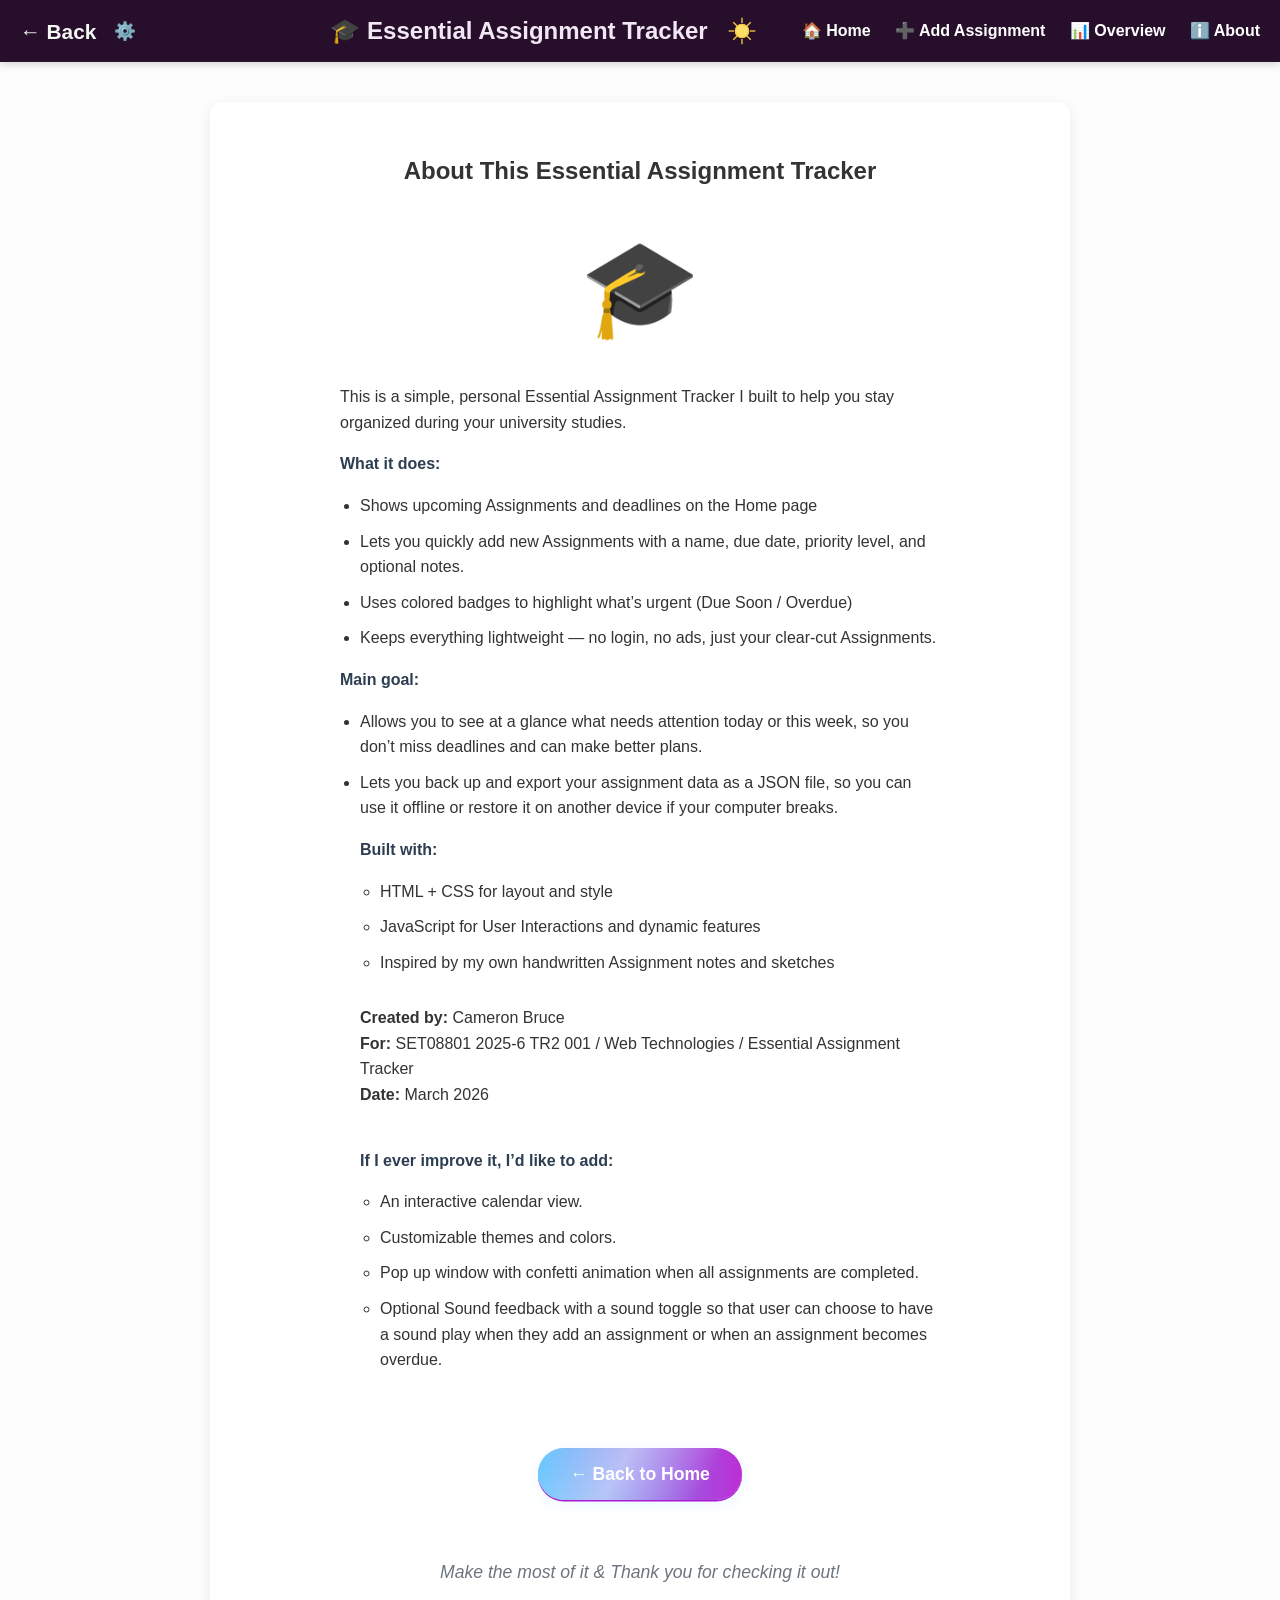
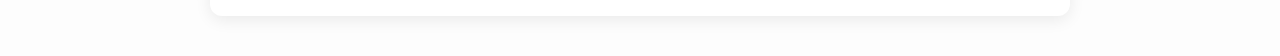
==== About.html @ cc296e28 "chore: snapshot polished transition state" ====
<!DOCTYPE html>
<!--

  - This page is a plain HTML file. You can open it directly in your browser to see the page.

  - CSS can be found inside the <style> block — change colors, spacing, and fonts there.

  - The small gear button (⚙️) in the header is programmed to a JavaScript file at ../js/backup-button.js

    which provides Export/Import (backup/restore).
-->
<html lang="en">
<head>
    <meta charset="UTF-8" />
    <meta name="viewport" content="width=device-width, initial-scale=1.0"/>
    
    <title>Essential Assignment Tracker - About</title>

    <link rel="stylesheet" href="css/about.css">
</head>
<body>

<!--
    This is the top header area of the page.

    It includes the back button, navigation links (Home, Add Assignment, Overview, About), and the sun/moon button for toggling dark mode.
    
    The gear button (⚙️) lets users access backup and restore options for their assignment data.

    This section helps users quickly move between different parts of the app and change the theme.
-->

<div class="header">
    <div style="display: flex; align-items: center; width: 100%; justify-content: space-between;">
        <div class="left-group">
            <a href="dashboard.html" class="back-btn">← Back</a>
            <div class="settings">
                <button id="backupBtn" class="gear-btn" aria-haspopup="true" aria-expanded="false" title="Backup & Restore" aria-label="Backup and restore data">⚙️</button>
                <div id="backupMenu" class="gear-menu" role="menu" aria-hidden="true">
                    <div class="hint">Backup / Restore</div>
                    <label for="importFileInput" id="restoreBtn" style="display:block;cursor:pointer;padding:10px 12px;">Restore (Import)…</label>
                    <button id="exportBtn" type="button" style="display:block;cursor:pointer;padding:10px 12px;width:100%;background:none;border:none;text-align:left;">Backup (Export)</button>
                </div>
            </div>
            <input id="importFileInput" type="file" accept="application/json,.json" style="display:none" />
        </div>
        <div style="display: flex; align-items: center; gap: 18px;">
            <h1 style="margin: 0; font-size: 1.5rem; color: #f2e7f4; display: flex; align-items: center;">🎓 Essential Assignment Tracker
                <button id="darkModeToggle" aria-label="Toggle dark mode" style="background:none;border:none;cursor:pointer;margin-left:12px;vertical-align:middle;outline:none;position:relative;">
                    <span id="darkModeIcon" style="display:inline-block;width:32px;height:32px;vertical-align:middle;">
                        <svg id="sunIcon" xmlns="http://www.w3.org/2000/svg" viewBox="0 0 48 48" width="32" height="32" style="display:block;">
                            <circle cx="24" cy="24" r="10" fill="#ffe066" stroke="#f9c846" stroke-width="2"/>
                            <g stroke="#f9c846" stroke-width="2">
                                <line x1="24" y1="4" x2="24" y2="12"/>
                                <line x1="24" y1="36" x2="24" y2="44"/>
                                <line x1="4" y1="24" x2="12" y2="24"/>
                                <line x1="36" y1="24" x2="44" y2="24"/>
                                <line x1="10.93" y1="10.93" x2="16.97" y2="16.97"/>
                                <line x1="31.03" y1="31.03" x2="37.07" y2="37.07"/>
                                <line x1="10.93" y1="37.07" x2="16.97" y2="31.03"/>
                                <line x1="31.03" y1="16.97" x2="37.07" y2="10.93"/>
                            </g>
                        </svg>
                        <svg id="moonIcon" xmlns="http://www.w3.org/2000/svg" viewBox="0 0 48 48" width="32" height="32" style="display:none;">
                            <path d="M34 24c0 7-5.5 12-12 12-2.5 0-4.8-0.7-6.7-2 6.2-1.1 10.7-6.2 10.7-12.1 0-3.2-1.2-6.1-3.2-8.3C25.2 13.2 34 15.7 34 24z" fill="#b411cf" stroke="#fff" stroke-width="2"/>
                            <circle cx="30" cy="20" r="2" fill="#fff" opacity="0.7"/>
                            <circle cx="26" cy="28" r="1.2" fill="#fff" opacity="0.5"/>
                        </svg>
                    </span>
                    <span style="position:absolute;top:40px;left:0;width:180px;background:#23263a;color:#e0e0e0;font-size:0.92rem;padding:6px 12px;border-radius:8px;box-shadow:0 2px 8px rgba(0,0,0,0.12);display:none;z-index:100;" id="darkModeHint">Toggle dark mode for easier viewing</span>
                </button>
                <script>
                    // Show hint on hover
                    const darkModeToggleBtn = document.getElementById('darkModeToggle');
                    const darkModeHint = document.getElementById('darkModeHint');
                    darkModeToggleBtn.addEventListener('mouseenter',()=>{darkModeHint.style.display='block';});
                    darkModeToggleBtn.addEventListener('mouseleave',()=>{darkModeHint.style.display='none';});
                </script>
            </h1>
            <div class="nav">
                <a href="dashboard.html">🏠 Home</a>
                <a href="add-Assignment.html">➕ Add Assignment</a>
                <a href="overview.html">📊 Overview</a>
                <a href="About.html">ℹ️ About</a>
            </div>
        </div>
    </div>
</div>

<div class="content">
    <h2>About This Essential Assignment Tracker</h2>

    <div class="icon">🎓</div>

    <div class="section">
        <p>
            This is a simple, personal Essential Assignment Tracker
            I built to help you stay organized during your university studies.
        </p>

        <p class="highlight">What it does:</p>
        <ul>
            <li>Shows upcoming Assignments and deadlines on the Home page</li>
            <li>Lets you quickly add new Assignments with a name, due date, priority level, and optional notes.</li>
            <li>Uses colored badges to highlight what’s urgent (Due Soon / Overdue)</li>
            <li>Keeps everything lightweight — no login, no ads, just your clear-cut Assignments.</li>
        </ul>

        <p class="highlight">Main goal:</p>
        <p>
     <ul>
            <li>Allows you to see at a glance what needs attention today or this week, so you don’t miss deadlines and can make better plans.</li>
            <li>Lets you back up and export your assignment data as a JSON file, so you can use it offline or restore it on another device if your computer breaks.</li>
        </p>
        <ul>

            </ul>

        <p class="highlight">Built with:</p>
        <ul>
            <li>HTML + CSS for layout and style</li>
            <li>JavaScript for  User Interactions and dynamic features</li>
            <li>Inspired by my own handwritten Assignment notes and sketches</li>
        </ul>

        <p style="margin-top: 30px;">
            <strong>Created by:</strong> Cameron Bruce <br>

            <strong>For:</strong> SET08801 2025-6 TR2 001 / Web Technologies / Essential Assignment Tracker <br>
            
            <strong>Date:</strong> March 2026
        </p>

        <p class="highlight" style="margin-top: 40px;">If I ever improve it, I’d like to add:</p>
        <ul>
            <li>An interactive calendar view.</li>
            <li>Customizable themes and colors.</li>
            <li>Pop up window with confetti animation when all assignments are completed.</li>       
            <li>Optional Sound feedback with a sound toggle so that user can choose to have a sound play when they add an assignment or when an assignment becomes overdue.</li>
        </ul>
    </div>

        <a href="dashboard.html" class="back-bottom" id="backHomeBtn">← Back to Home</a>
        <style>
        .smoke-effect {
            position: absolute;
            pointer-events: none;
            border-radius: 50%;
            filter: blur(18px);
            opacity: 0.45;
            z-index: 20;
            transition: opacity 0.5s;
            will-change: transform, opacity;
            width: 70px;
            height: 70px;
            background: radial-gradient(circle at 50% 50%, #38b6ff 0%, #b411cf 100%);
            display: none;
        }
        </style>
        <script>
        // Smoke effect for Back to Home button
        (function() {
            const btn = document.getElementById('backHomeBtn');
            if (!btn) return;
            let smoke = null;
            let fadeTimeout = null;
            let stopTimeout = null;
            function showSmoke(x, y) {
                if (!smoke) {
                    smoke = document.createElement('div');
                    smoke.className = 'smoke-effect';
                    btn.appendChild(smoke);
                }
                smoke.style.display = 'block';
                smoke.style.opacity = '0.45';
                const btnRect = btn.getBoundingClientRect();
                // Position relative to button
                smoke.style.left = (x - btnRect.left - 35) + 'px';
                smoke.style.top = (y - btnRect.top - 35) + 'px';
                if (fadeTimeout) clearTimeout(fadeTimeout);
                if (stopTimeout) clearTimeout(stopTimeout);
                // If mouse stops for 120ms, fade out
                stopTimeout = setTimeout(() => {
                    smoke.style.opacity = '0';
                    fadeTimeout = setTimeout(() => { if (smoke) smoke.style.display = 'none'; }, 500);
                }, 120);
            }
            btn.addEventListener('mousemove', function(e) {
                showSmoke(e.clientX, e.clientY);
            });
            btn.addEventListener('mouseleave', function() {
                if (smoke) {
                    smoke.style.opacity = '0';
                    fadeTimeout = setTimeout(() => { if (smoke) smoke.style.display = 'none'; }, 500);
                }
                if (stopTimeout) clearTimeout(stopTimeout);
            });
            btn.addEventListener('mouseenter', function(e) {
                showSmoke(e.clientX, e.clientY);
            });
        })();
        </script>

    <div class="footer-note">
        <span id="exportStatus" style="display:none;color:#007bff;font-weight:bold;"></span>
        Make the most of it & Thank you for checking it out!
    </div>
</div>

</body>
<script>

// Dark mode toggle logic with sun/moon icons

const darkModeToggle = document.getElementById('darkModeToggle');
const sunIcon = document.getElementById('sunIcon');
const moonIcon = document.getElementById('moonIcon');
function setDarkMode(on) {
        // Add smooth transition for background and color
        document.body.style.transition = 'background 3s, color 1s';
    document.documentElement.classList.toggle('dark-mode', on);
    if (on) {
        sunIcon.style.display = 'none';
        moonIcon.style.display = 'block';
    } else {
        sunIcon.style.display = 'block';
        moonIcon.style.display = 'none';
    }
    localStorage.setItem('darkMode', on ? '1' : '0');
}
const prefersDark = window.matchMedia('(prefers-color-scheme: dark)').matches;
const saved = localStorage.getItem('darkMode');
const dark = saved === null ? prefersDark : saved === '1';
setDarkMode(dark);
darkModeToggle.addEventListener('click', () => {
    setDarkMode(!document.documentElement.classList.contains('dark-mode'));
});
</script>
<script src="../js/backup-button.js"></script>
<script src="../js/export-button.js"></script>
</html>
---- css/about.css ----
/* about.css - Styles for the About page */

/* ========== DARK MODE STYLES ========== */

/* Content area background and text in dark mode */

.dark-mode .content {
  background: #161b22 !important;
  color: #e0e0e0 !important;
}

/* Gear menu (backup/restore) in dark mode */
.dark-mode .gear-menu {
  background: #23263a !important;
  color: #e0e0e0 !important;
}

/* Make export/backup text white in dark mode */

.dark-mode #backupMenu .hint,
.dark-mode #backupMenu button,
.dark-mode #backupMenu label {
  color: #fff !important;
}

/* Info section background in dark mode */
.dark-mode .section {
  background: #161b22 !important;
  color: #e0e0e0 !important;
}

/* Highlighted text in dark mode */
.dark-mode .section .highlight {
  color: #b411cf !important;
}

/* Body and header backgrounds in dark mode */
.dark-mode body {
  background: #0d1117 !important;
  color: #e0e0e0 !important;
}
.dark-mode .header {
  background: linear-gradient(90deg, #0d1117 0%, #2d1846 50%, #0d1117 100%);
  color: #fff;
}

/* Card backgrounds in dark mode */
.dark-mode .card {
  background: #161b22 !important;
  color: #e0e0e0 !important;
}

/* Navigation links in dark mode */
.dark-mode .nav a {
  color: #fff;
}
.dark-mode .nav a:hover {
  color: #58a6ff;
}

/* ========== LIGHT MODE & GENERAL STYLES ========== */

/* Main body font and background */
body {
  font-family: Arial, sans-serif;
  background: #fdfdfd;
  margin: 0;
  color: #333;
  line-height: 1.6;
}

/* Header bar at the top of the page */
.header {
  background: #270f2b;
  color: white;
  padding: 12px 20px;
  display: flex;
  flex-direction: row;
  align-items: center;
  box-shadow: 0 3px 7px rgba(0,0,0,0.15);
}

/* Back button (top left) */
.back-btn {
  color: #f3f8f2;
  font-size: 1.3rem;
  font-weight: bold;
  text-decoration: wavy;
  display: flex;
  align-items: center;
  gap: 6px;
}
/* Back button hover effect */
.back-btn:hover { color: #a5d8ff; }

/* Navigation links (top right) */
.nav a {
  color: white;
  margin-left: 20px;
  text-decoration: none;
  font-weight: bold;
}
/* Navigation link hover effect */
.nav a:hover { color: #a5d8ff; }

/* Main content area */
.content {
  max-width: 800px;
  margin: 40px auto;
  padding: 30px;
  background: white;
  border-radius: 12px;
  box-shadow: 0 4px 16px rgba(0,0,0,0.08);
  text-align: center;
}

/* Main heading */
h1 {
  color: #f2e7f4;
  margin: 0 0 25px;
  font-size: 1.5rem;
}

/* Graduation cap icon */
.icon {
  font-size: 6rem;
  margin-bottom: 20px;
}

/* Grouping for back button and gear */
.left-group { display: flex; align-items: center; gap: 8px; }

/* Settings gear button */
.settings { position: relative; display: inline-block; z-index: 60; }
/* Gear (settings) button style */
.gear-btn {
  background: transparent;
  border: none;
  color: #f3f8f2;
  font-size: 1.1rem;
  cursor: pointer;
  padding: 6px 10px;
  white-space: nowrap;
  border-radius: 6px;
}

/* Backup/restore dropdown menu */
.gear-menu {
  position: absolute;
  left: 0;
  top: calc(100% + 8px);
  background: white;
  color: #333;
  border-radius: 8px;
  box-shadow: 0 6px 20px rgba(0,0,0,0.12);
  transform-origin: top left;
  transform: scale(0);
  opacity: 0;
  pointer-events: none;
  transition: transform 140ms ease, opacity 120ms ease;
  z-index: 50;
  width: 180px;
  overflow: hidden;
}
/* Show gear menu when open */
.gear-menu[aria-hidden="false"] {
  transform: scale(1);
  opacity: 1;
  pointer-events: auto;
}
/* Show gear menu on focus */
.settings:focus-within .gear-menu {
  transform: scale(1);
  opacity: 1;
  pointer-events: auto;
}
/* Buttons inside gear menu */
.gear-menu button {
  display: block;
  width: 100%;
  padding: 10px 12px;
  border: none;
  background: transparent;
  text-align: left;
  cursor: pointer;
  font-size: 0.95rem;
}
/* Gear menu button hover */
.gear-menu button:hover { background: #f4f6f8; }
/* Hint text in gear menu */
.gear-menu .hint {
  font-size: 0.8rem;
  color: #666;
  padding: 8px 12px;
}

/* Info section (about text) */
.section { max-width: 600px; margin: 0 auto 35px; text-align: left; }
/* List and highlight styles */
ul { padding-left: 20px; margin: 15px 0; }
ul li { margin: 10px 0; }
.highlight { font-weight: bold; color: #2c3e50; }

/* Footer note at the bottom */
.footer-note {
  margin-top: 50px;
  color: #6c757d;
  font-style: oblique;
  font-size: 1.1rem;
}

/* Back to Home button at the bottom */
.back-bottom {
  display: inline-block;
  margin-top: 40px;
  padding: 12px 32px;
  background: linear-gradient(90deg, #38b6ff 0%, #b411cf 100%);
  color: #fff;
  border-radius: 999px;
  text-decoration: none;
  font-weight: bold;
  font-size: 1.1rem;
  position: relative;
  box-shadow: 0 4px 16px rgba(56,182,255,0.10), 0 1.5px 0 #b411cf;
  overflow: hidden;
  transition: box-shadow 0.3s, transform 0.2s;
}
.back-bottom::before {
  content: '';
  position: absolute;
  left: 0; top: 0; right: 0; bottom: 0;
  border-radius: 999px;
  background: linear-gradient(120deg, rgba(255,255,255,0.22) 0%, rgba(255,255,255,0.55) 40%, rgba(255,255,255,0.12) 80%);
  pointer-events: none;
  z-index: 1;
  transition: opacity 0.3s;
}
.back-bottom:hover {
  background: linear-gradient(90deg, #b411cf 0%, #38b6ff 100%);
  box-shadow: 0 8px 32px rgba(56,182,255,0.18), 0 3px 0 #b411cf;
  transform: translateY(-2px) scale(1.04);
}
.back-bottom:active {
  transform: scale(0.98);
}
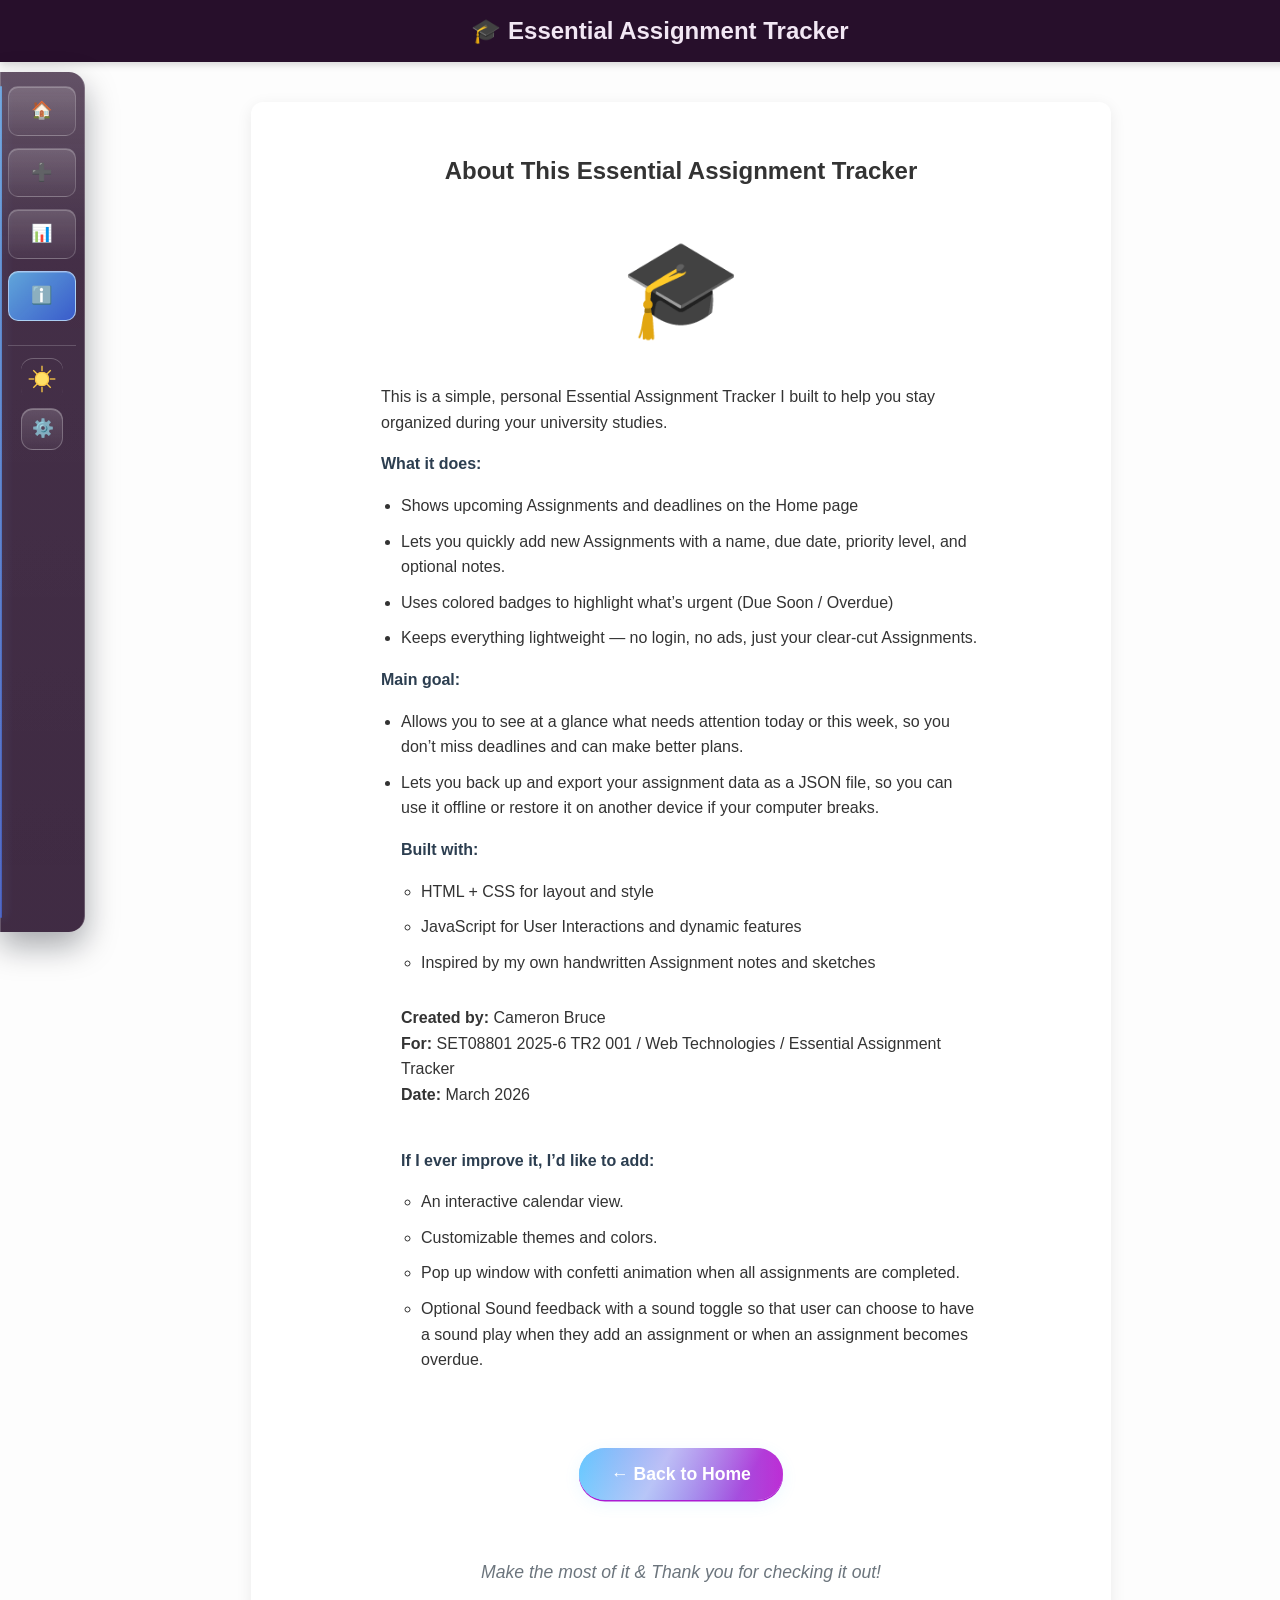
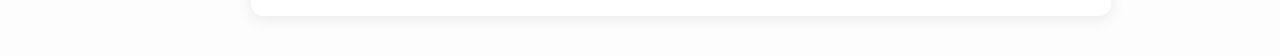
==== commit 3a156d20: "chore: lock final sidebar UI baseline" ====
--- a/About.html
+++ b/About.html
@@ -17,6 +17,8 @@
     <title>Essential Assignment Tracker - About</title>
 
     <link rel="stylesheet" href="css/about.css">
+    <link rel="stylesheet" href="css/shared-nav.css">
+    <script src="js/shared-nav.js" defer></script>
 </head>
 <body>
 
@@ -31,9 +33,8 @@
 -->
 
 <div class="header">
-    <div style="display: flex; align-items: center; width: 100%; justify-content: space-between;">
-        <div class="left-group">
-            <a href="dashboard.html" class="back-btn">← Back</a>
+    <div style="display: flex; align-items: center; width: 100%; justify-content: center; position: relative;">
+        <div class="left-group" style="position: absolute; left: 0;">
             <div class="settings">
                 <button id="backupBtn" class="gear-btn" aria-haspopup="true" aria-expanded="false" title="Backup & Restore" aria-label="Backup and restore data">⚙️</button>
                 <div id="backupMenu" class="gear-menu" role="menu" aria-hidden="true">
@@ -44,48 +45,42 @@
             </div>
             <input id="importFileInput" type="file" accept="application/json,.json" style="display:none" />
         </div>
-        <div style="display: flex; align-items: center; gap: 18px;">
-            <h1 style="margin: 0; font-size: 1.5rem; color: #f2e7f4; display: flex; align-items: center;">🎓 Essential Assignment Tracker
-                <button id="darkModeToggle" aria-label="Toggle dark mode" style="background:none;border:none;cursor:pointer;margin-left:12px;vertical-align:middle;outline:none;position:relative;">
-                    <span id="darkModeIcon" style="display:inline-block;width:32px;height:32px;vertical-align:middle;">
-                        <svg id="sunIcon" xmlns="http://www.w3.org/2000/svg" viewBox="0 0 48 48" width="32" height="32" style="display:block;">
-                            <circle cx="24" cy="24" r="10" fill="#ffe066" stroke="#f9c846" stroke-width="2"/>
-                            <g stroke="#f9c846" stroke-width="2">
-                                <line x1="24" y1="4" x2="24" y2="12"/>
-                                <line x1="24" y1="36" x2="24" y2="44"/>
-                                <line x1="4" y1="24" x2="12" y2="24"/>
-                                <line x1="36" y1="24" x2="44" y2="24"/>
-                                <line x1="10.93" y1="10.93" x2="16.97" y2="16.97"/>
-                                <line x1="31.03" y1="31.03" x2="37.07" y2="37.07"/>
-                                <line x1="10.93" y1="37.07" x2="16.97" y2="31.03"/>
-                                <line x1="31.03" y1="16.97" x2="37.07" y2="10.93"/>
-                            </g>
-                        </svg>
-                        <svg id="moonIcon" xmlns="http://www.w3.org/2000/svg" viewBox="0 0 48 48" width="32" height="32" style="display:none;">
-                            <path d="M34 24c0 7-5.5 12-12 12-2.5 0-4.8-0.7-6.7-2 6.2-1.1 10.7-6.2 10.7-12.1 0-3.2-1.2-6.1-3.2-8.3C25.2 13.2 34 15.7 34 24z" fill="#b411cf" stroke="#fff" stroke-width="2"/>
-                            <circle cx="30" cy="20" r="2" fill="#fff" opacity="0.7"/>
-                            <circle cx="26" cy="28" r="1.2" fill="#fff" opacity="0.5"/>
-                        </svg>
-                    </span>
-                    <span style="position:absolute;top:40px;left:0;width:180px;background:#23263a;color:#e0e0e0;font-size:0.92rem;padding:6px 12px;border-radius:8px;box-shadow:0 2px 8px rgba(0,0,0,0.12);display:none;z-index:100;" id="darkModeHint">Toggle dark mode for easier viewing</span>
-                </button>
-                <script>
-                    // Show hint on hover
-                    const darkModeToggleBtn = document.getElementById('darkModeToggle');
-                    const darkModeHint = document.getElementById('darkModeHint');
-                    darkModeToggleBtn.addEventListener('mouseenter',()=>{darkModeHint.style.display='block';});
-                    darkModeToggleBtn.addEventListener('mouseleave',()=>{darkModeHint.style.display='none';});
-                </script>
-            </h1>
-            <div class="nav">
-                <a href="dashboard.html">🏠 Home</a>
-                <a href="add-Assignment.html">➕ Add Assignment</a>
-                <a href="overview.html">📊 Overview</a>
-                <a href="About.html">ℹ️ About</a>
-            </div>
-        </div>
+        <h1 style="margin: 0; font-size: 1.5rem; color: #f2e7f4; display: flex; align-items: center;">🎓 Essential Assignment Tracker
+            <button id="darkModeToggle" aria-label="Toggle dark mode" style="background:none;border:none;cursor:pointer;margin-left:12px;vertical-align:middle;outline:none;position:relative;">
+                <span id="darkModeIcon" style="display:inline-block;width:32px;height:32px;vertical-align:middle;">
+                    <svg id="sunIcon" xmlns="http://www.w3.org/2000/svg" viewBox="0 0 48 48" width="32" height="32" style="display:block;">
+                        <circle cx="24" cy="24" r="10" fill="#ffe066" stroke="#f9c846" stroke-width="2"/>
+                        <g stroke="#f9c846" stroke-width="2">
+                            <line x1="24" y1="4" x2="24" y2="12"/>
+                            <line x1="24" y1="36" x2="24" y2="44"/>
+                            <line x1="4" y1="24" x2="12" y2="24"/>
+                            <line x1="36" y1="24" x2="44" y2="24"/>
+                            <line x1="10.93" y1="10.93" x2="16.97" y2="16.97"/>
+                            <line x1="31.03" y1="31.03" x2="37.07" y2="37.07"/>
+                            <line x1="10.93" y1="37.07" x2="16.97" y2="31.03"/>
+                            <line x1="31.03" y1="16.97" x2="37.07" y2="10.93"/>
+                        </g>
+                    </svg>
+                    <svg id="moonIcon" xmlns="http://www.w3.org/2000/svg" viewBox="0 0 48 48" width="32" height="32" style="display:none;">
+                        <path d="M34 24c0 7-5.5 12-12 12-2.5 0-4.8-0.7-6.7-2 6.2-1.1 10.7-6.2 10.7-12.1 0-3.2-1.2-6.1-3.2-8.3C25.2 13.2 34 15.7 34 24z" fill="#b411cf" stroke="#fff" stroke-width="2"/>
+                        <circle cx="30" cy="20" r="2" fill="#fff" opacity="0.7"/>
+                        <circle cx="26" cy="28" r="1.2" fill="#fff" opacity="0.5"/>
+                    </svg>
+                </span>
+                <span style="position:absolute;top:40px;left:0;width:180px;background:#23263a;color:#e0e0e0;font-size:0.92rem;padding:6px 12px;border-radius:8px;box-shadow:0 2px 8px rgba(0,0,0,0.12);display:none;z-index:100;" id="darkModeHint">Toggle dark mode for easier viewing</span>
+            </button>
+            <script>
+                // Show hint on hover
+                const darkModeToggleBtn = document.getElementById('darkModeToggle');
+                const darkModeHint = document.getElementById('darkModeHint');
+                darkModeToggleBtn.addEventListener('mouseenter',()=>{darkModeHint.style.display='block';});
+                darkModeToggleBtn.addEventListener('mouseleave',()=>{darkModeHint.style.display='none';});
+            </script>
+        </h1>
     </div>
 </div>
+
+<div class="nav" data-shared-nav></div>
 
 <div class="content">
     <h2>About This Essential Assignment Tracker</h2>
@@ -236,6 +231,6 @@
     setDarkMode(!document.documentElement.classList.contains('dark-mode'));
 });
 </script>
-<script src="../js/backup-button.js"></script>
+<!-- backup controls are now handled by js/shared-nav.js -->
 <script src="../js/export-button.js"></script>
 </html>
--- a/css/about.css
+++ b/css/about.css
@@ -102,6 +102,12 @@
 }
 /* Navigation link hover effect */
 .nav a:hover { color: #a5d8ff; }
+
+.nav a.active {
+  color: #a5d8ff;
+  text-decoration: underline;
+  text-underline-offset: 4px;
+}
 
 /* Main content area */
 .content {
--- a/css/shared-nav.css
+++ b/css/shared-nav.css
@@ -0,0 +1,299 @@
+/* Shared sidebar navigation across tracker pages */
+:root {
+  --shared-nav-header-offset: 92px;
+  --shared-nav-collapsed: 68px;
+  --shared-nav-expanded: 230px;
+  --shared-nav-accent-a: rgba(118, 177, 255, 0.42);
+  --shared-nav-accent-b: rgba(70, 118, 236, 0.3);
+  --shared-nav-accent-border: rgba(195, 225, 255, 0.65);
+  --shared-nav-active-a: rgba(104, 196, 255, 0.8);
+  --shared-nav-active-b: rgba(55, 110, 255, 0.72);
+  --shared-nav-active-border: rgba(205, 232, 255, 0.72);
+  --shared-nav-edge-a: rgba(112, 187, 255, 0.84);
+  --shared-nav-edge-b: rgba(72, 116, 245, 0.72);
+  --shared-nav-divider: rgba(255, 255, 255, 0.18);
+}
+
+body.dark-mode {
+  --shared-nav-accent-a: rgba(215, 132, 255, 0.38);
+  --shared-nav-accent-b: rgba(139, 87, 219, 0.3);
+  --shared-nav-accent-border: rgba(236, 189, 255, 0.62);
+  --shared-nav-active-a: rgba(188, 102, 255, 0.76);
+  --shared-nav-active-b: rgba(116, 79, 219, 0.72);
+  --shared-nav-active-border: rgba(225, 179, 255, 0.72);
+  --shared-nav-edge-a: rgba(224, 143, 255, 0.9);
+  --shared-nav-edge-b: rgba(130, 88, 233, 0.72);
+  --shared-nav-divider: rgba(255, 255, 255, 0.24);
+}
+
+.nav[data-shared-nav] {
+  position: fixed;
+  left: 0;
+  top: var(--shared-nav-header-offset);
+  bottom: 0;
+  height: calc(100vh - var(--shared-nav-header-offset));
+  z-index: 1200;
+  display: flex;
+  flex-direction: column;
+  justify-content: flex-start;
+  gap: 12px;
+  width: var(--shared-nav-collapsed);
+  padding: 14px 8px 18px;
+  border-radius: 0 16px 16px 0;
+  background:
+    linear-gradient(180deg, rgba(255, 255, 255, 0.2) 0%, rgba(255, 255, 255, 0.04) 22%, rgba(255, 255, 255, 0.02) 100%),
+    linear-gradient(160deg, rgba(39, 15, 43, 0.9) 0%, rgba(39, 15, 43, 0.9) 100%);
+  backdrop-filter: blur(8px) saturate(125%);
+  border-right: 1px solid rgba(255, 255, 255, 0.22);
+  box-shadow:
+    inset 1px 0 0 rgba(255, 255, 255, 0.2),
+    0 14px 32px rgba(6, 12, 24, 0.35);
+  overflow: visible;
+  transition: width 0.28s ease, padding 0.28s ease;
+}
+
+.nav[data-shared-nav]::before {
+  content: "";
+  position: absolute;
+  top: 14px;
+  bottom: 14px;
+  left: 0;
+  width: 2px;
+  border-radius: 99px;
+  background: linear-gradient(180deg, var(--shared-nav-edge-a), var(--shared-nav-edge-b));
+  box-shadow: 0 0 12px rgba(120, 180, 255, 0.45);
+  opacity: 0.9;
+  animation: sidebarEdgePulse 4.2s ease-in-out infinite;
+}
+
+@keyframes sidebarEdgePulse {
+  0% { filter: brightness(0.95); opacity: 0.75; }
+  50% { filter: brightness(1.1); opacity: 1; }
+  100% { filter: brightness(0.95); opacity: 0.75; }
+}
+
+.nav[data-shared-nav]:hover {
+  width: var(--shared-nav-expanded);
+  padding: 14px 12px 18px;
+  background:
+    linear-gradient(180deg, rgba(255, 255, 255, 0.12) 0%, rgba(255, 255, 255, 0.02) 22%, rgba(255, 255, 255, 0.006) 100%),
+    linear-gradient(160deg, rgba(39, 15, 43, 0.34) 0%, rgba(39, 15, 43, 0.34) 100%);
+  backdrop-filter: blur(4px) saturate(118%);
+  -webkit-backdrop-filter: blur(4px) saturate(118%);
+}
+
+.nav[data-shared-nav] a {
+  margin-left: 0 !important;
+  box-sizing: border-box;
+  display: flex;
+  align-items: center;
+  justify-content: center;
+  width: 100%;
+  max-width: 100%;
+  align-self: center;
+  padding: 10px 8px;
+  border-radius: 10px;
+  color: #f3f8ff;
+  font-weight: 700;
+  text-decoration: none;
+  background: linear-gradient(180deg, rgba(255, 255, 255, 0.16), rgba(255, 255, 255, 0.03));
+  border: 1px solid rgba(255, 255, 255, 0.18);
+  box-shadow: inset 0 1px 0 rgba(255, 255, 255, 0.22);
+  transition: background 0.2s ease, color 0.2s ease, transform 0.2s ease, justify-content 0.2s ease, border-color 0.2s ease;
+}
+
+.nav[data-shared-nav] .nav-icon {
+  font-size: 1.08rem;
+  min-width: 24px;
+  text-align: center;
+}
+
+.nav[data-shared-nav] .nav-text {
+  max-width: 0;
+  opacity: 0;
+  margin-left: 0;
+  white-space: nowrap;
+  overflow: hidden;
+  transition: max-width 0.22s ease, opacity 0.18s ease, margin-left 0.22s ease;
+}
+
+.nav[data-shared-nav]:hover a {
+  justify-content: flex-start;
+  padding: 10px 12px;
+  background: linear-gradient(180deg, rgba(255, 255, 255, 0.08), rgba(255, 255, 255, 0.012));
+  backdrop-filter: blur(2px) saturate(110%);
+  -webkit-backdrop-filter: blur(2px) saturate(110%);
+}
+
+.nav[data-shared-nav]:hover .nav-text {
+  max-width: 180px;
+  opacity: 1;
+  margin-left: 8px;
+}
+
+.nav[data-shared-nav] a:hover {
+  color: #ffffff;
+  background: linear-gradient(180deg, var(--shared-nav-accent-a), var(--shared-nav-accent-b));
+  border-color: var(--shared-nav-accent-border);
+  transform: none;
+}
+
+.nav[data-shared-nav] a.active {
+  color: #ffffff;
+  background: linear-gradient(135deg, var(--shared-nav-active-a), var(--shared-nav-active-b));
+  border-color: var(--shared-nav-active-border);
+  text-decoration: none;
+}
+
+.nav[data-shared-nav] .nav-controls {
+  margin-top: 12px;
+  display: flex;
+  flex-direction: column;
+  align-items: center;
+  justify-content: center;
+  gap: 8px;
+  width: 100%;
+  padding-top: 12px;
+  border-top: 1px solid var(--shared-nav-divider);
+}
+
+.nav[data-shared-nav] #darkModeToggle {
+  margin-left: 0 !important;
+  width: 42px;
+  height: 42px;
+  border-radius: 12px;
+  display: inline-flex;
+  align-items: center;
+  justify-content: center;
+  background: linear-gradient(180deg, rgba(255, 255, 255, 0.16), rgba(255, 255, 255, 0.04));
+  border: 1px solid rgba(255, 255, 255, 0.24);
+  box-shadow: inset 0 1px 0 rgba(255, 255, 255, 0.25);
+}
+
+.nav[data-shared-nav] #darkModeHint {
+  display: none !important;
+}
+
+.nav[data-shared-nav] .nav-gear-group {
+  position: relative;
+  display: flex;
+  align-items: center;
+  justify-content: center;
+}
+
+.nav[data-shared-nav] .nav-gear-group .gear-btn {
+  width: 42px;
+  height: 42px;
+  border-radius: 12px;
+  background: linear-gradient(180deg, rgba(255, 255, 255, 0.16), rgba(255, 255, 255, 0.04));
+  border: 1px solid rgba(255, 255, 255, 0.24);
+  box-shadow: inset 0 1px 0 rgba(255, 255, 255, 0.25);
+  transition: transform 0.2s ease, box-shadow 0.2s ease, background 0.2s ease, border-color 0.2s ease;
+}
+
+.nav[data-shared-nav] .nav-gear-group .gear-btn:hover {
+  transform: translateY(-2px) scale(1.03);
+  background: linear-gradient(180deg, rgba(140, 190, 255, 0.32), rgba(88, 132, 230, 0.22));
+  border-color: rgba(210, 234, 255, 0.72);
+  box-shadow: inset 0 1px 0 rgba(255, 255, 255, 0.35), 0 6px 14px rgba(0, 0, 0, 0.24);
+}
+
+.nav[data-shared-nav] .nav-gear-group .gear-btn:active {
+  transform: translateY(0) scale(0.98);
+}
+
+.nav[data-shared-nav] .nav-gear-group .gear-menu {
+  position: absolute;
+  left: calc(100% + 8px);
+  top: 0;
+  min-width: 190px;
+  z-index: 1400;
+  background: rgba(26, 19, 36, 0.95);
+  color: #f3f8ff;
+  border-radius: 10px;
+  border: 1px solid rgba(255, 255, 255, 0.2);
+  box-shadow: 0 10px 24px rgba(0, 0, 0, 0.3);
+  overflow: hidden;
+}
+
+.nav[data-shared-nav] .nav-gear-group .gear-menu .hint {
+  font-size: 0.8rem;
+  color: rgba(234, 242, 255, 0.82);
+  padding: 8px 12px;
+}
+
+.nav[data-shared-nav] .nav-gear-group .gear-menu button,
+.nav[data-shared-nav] .nav-gear-group .gear-menu label {
+  display: block;
+  width: 100%;
+  padding: 10px 12px;
+  color: #f3f8ff;
+  border: none;
+  background: transparent;
+  text-align: left;
+  cursor: pointer;
+  font-size: 0.94rem;
+  transition: background 0.18s ease, transform 0.18s ease, color 0.18s ease;
+}
+
+.nav[data-shared-nav] .nav-gear-group .gear-menu button:hover,
+.nav[data-shared-nav] .nav-gear-group .gear-menu label:hover {
+  background: rgba(118, 177, 255, 0.22);
+  transform: translateX(3px);
+  color: #ffffff;
+}
+
+body.has-shared-sidebar {
+  padding-left: calc(var(--shared-nav-collapsed) + 14px);
+}
+
+@media (min-width: 981px) {
+  body.has-shared-sidebar .header {
+    margin-left: calc(-1 * (var(--shared-nav-collapsed) + 14px));
+    width: calc(100% + var(--shared-nav-collapsed) + 14px);
+  }
+}
+
+@media (max-width: 980px) {
+  body.has-shared-sidebar {
+    padding-left: 0;
+    padding-top: 86px;
+  }
+
+  .nav[data-shared-nav] {
+    left: 50%;
+    bottom: auto;
+    height: auto;
+    top: 14px;
+    transform: translateX(-50%);
+    width: min(92vw, 760px);
+    flex-direction: row;
+    justify-content: center;
+    padding: 10px;
+    gap: 8px;
+    overflow: visible;
+  }
+
+  .nav[data-shared-nav] a {
+    font-size: 0.92rem;
+    padding: 8px 10px;
+    white-space: nowrap;
+    align-self: auto;
+    justify-content: center;
+    width: fit-content;
+  }
+
+  .nav[data-shared-nav] .nav-text {
+    max-width: 180px;
+    opacity: 1;
+    margin-left: 6px;
+  }
+
+  .nav[data-shared-nav] .nav-controls {
+    margin-top: 0;
+    padding-top: 0;
+    width: auto;
+    flex-direction: row;
+    gap: 6px;
+  }
+}
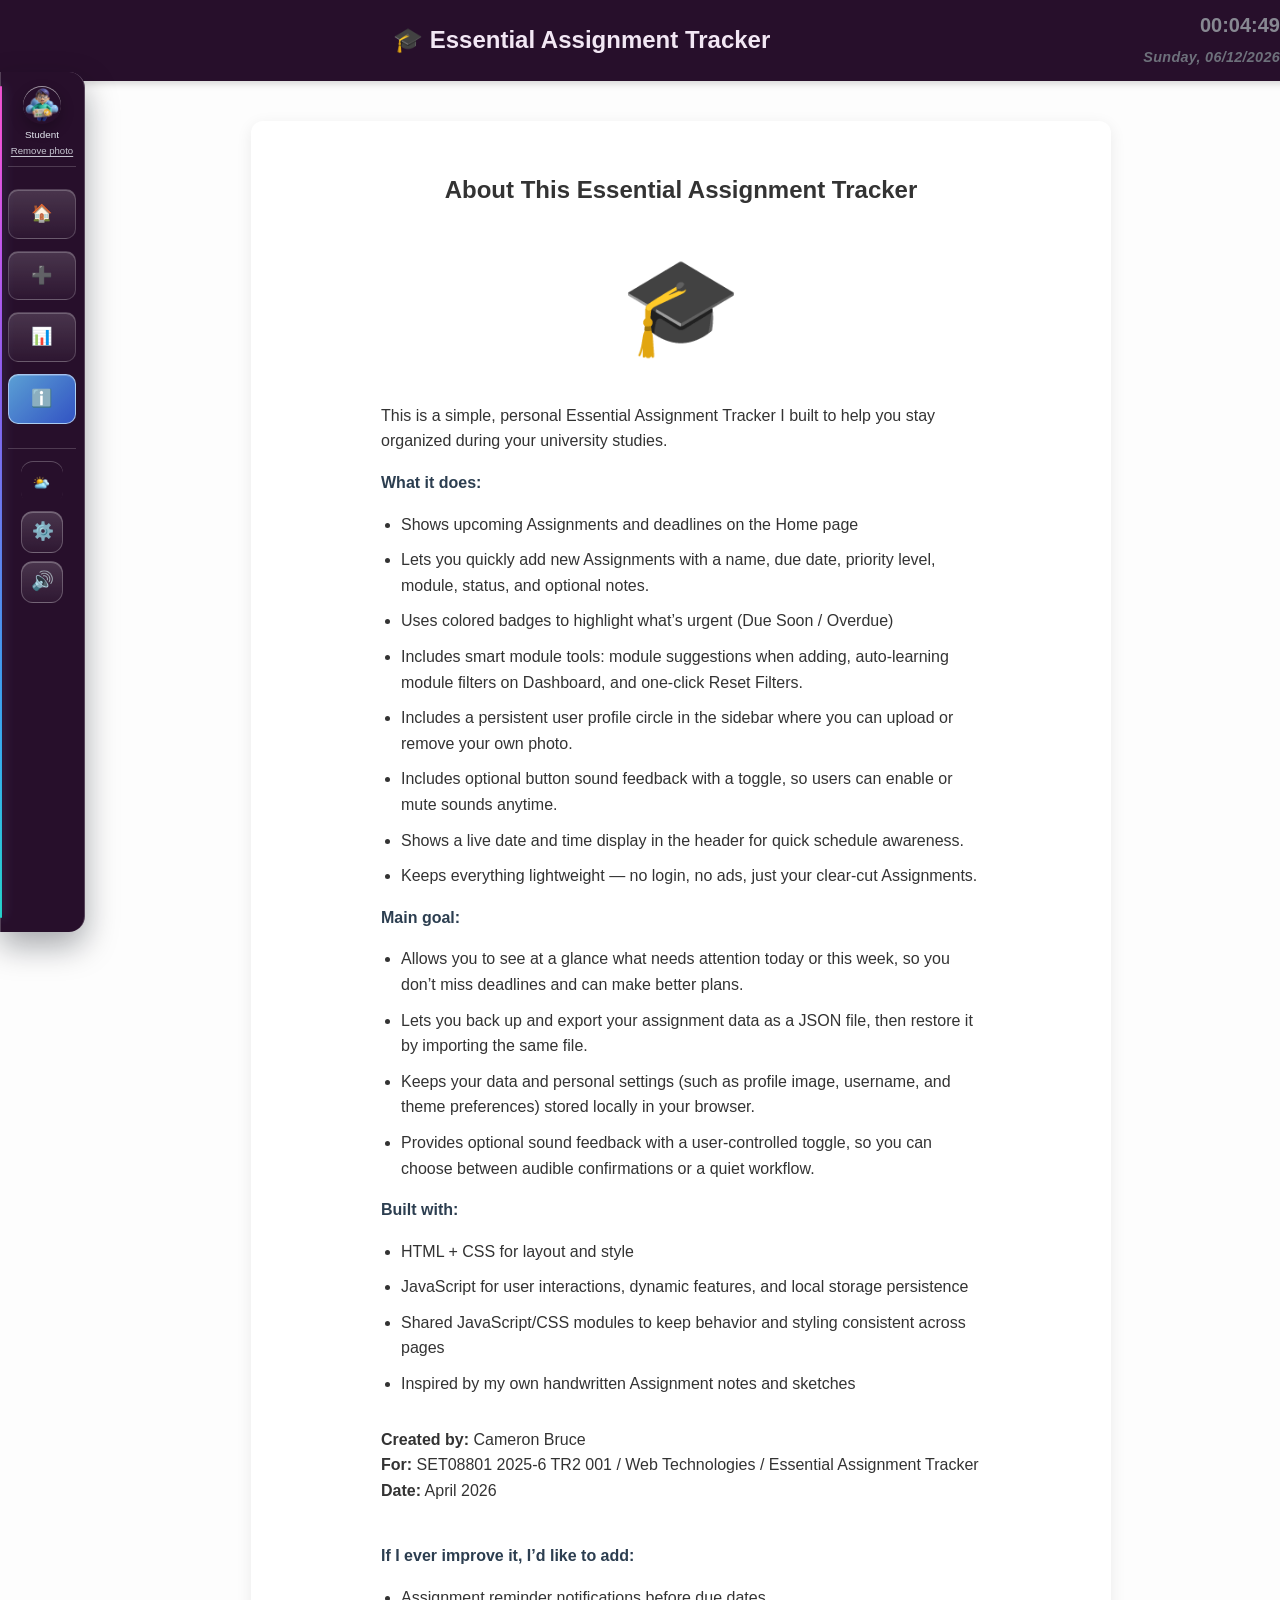
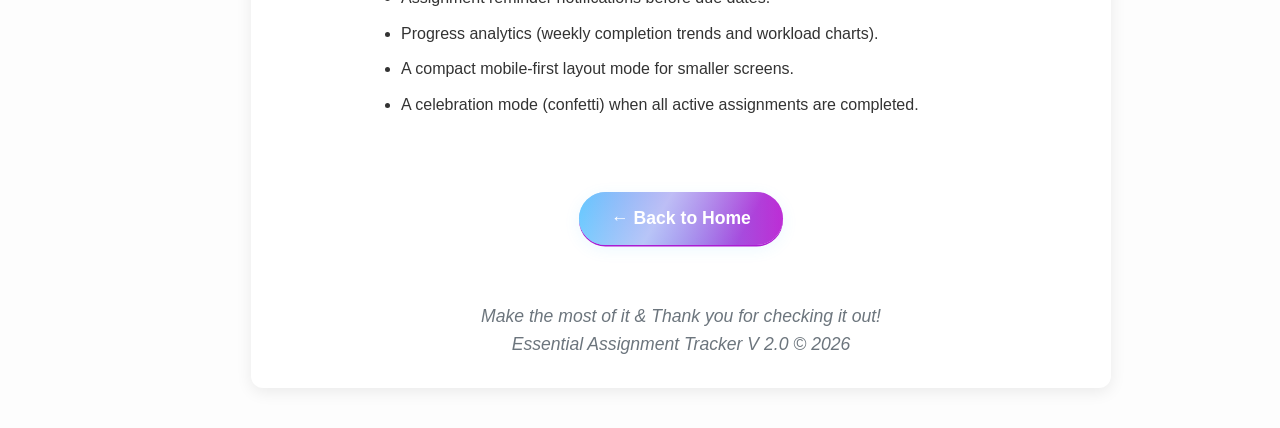
==== commit 8af6d33d: "new" ====
--- a/About.html
+++ b/About.html
@@ -19,6 +19,7 @@
     <link rel="stylesheet" href="css/about.css">
     <link rel="stylesheet" href="css/shared-nav.css">
     <script src="js/shared-nav.js" defer></script>
+    <script src="js/time-display.js" defer></script>
 </head>
 <body>
 
@@ -33,8 +34,8 @@
 -->
 
 <div class="header">
-    <div style="display: flex; align-items: center; width: 100%; justify-content: center; position: relative;">
-        <div class="left-group" style="position: absolute; left: 0;">
+    <div style="display: flex; align-items: center; width: 100%; justify-content: space-between;">
+        <div class="left-group">
             <div class="settings">
                 <button id="backupBtn" class="gear-btn" aria-haspopup="true" aria-expanded="false" title="Backup & Restore" aria-label="Backup and restore data">⚙️</button>
                 <div id="backupMenu" class="gear-menu" role="menu" aria-hidden="true">
@@ -45,38 +46,15 @@
             </div>
             <input id="importFileInput" type="file" accept="application/json,.json" style="display:none" />
         </div>
-        <h1 style="margin: 0; font-size: 1.5rem; color: #f2e7f4; display: flex; align-items: center;">🎓 Essential Assignment Tracker
+        <h1 style="margin: 0; font-size: 1.5rem; color: #f2e7f4; display: flex; align-items: center; flex: 1; justify-content: center;">🎓 Essential Assignment Tracker
             <button id="darkModeToggle" aria-label="Toggle dark mode" style="background:none;border:none;cursor:pointer;margin-left:12px;vertical-align:middle;outline:none;position:relative;">
-                <span id="darkModeIcon" style="display:inline-block;width:32px;height:32px;vertical-align:middle;">
-                    <svg id="sunIcon" xmlns="http://www.w3.org/2000/svg" viewBox="0 0 48 48" width="32" height="32" style="display:block;">
-                        <circle cx="24" cy="24" r="10" fill="#ffe066" stroke="#f9c846" stroke-width="2"/>
-                        <g stroke="#f9c846" stroke-width="2">
-                            <line x1="24" y1="4" x2="24" y2="12"/>
-                            <line x1="24" y1="36" x2="24" y2="44"/>
-                            <line x1="4" y1="24" x2="12" y2="24"/>
-                            <line x1="36" y1="24" x2="44" y2="24"/>
-                            <line x1="10.93" y1="10.93" x2="16.97" y2="16.97"/>
-                            <line x1="31.03" y1="31.03" x2="37.07" y2="37.07"/>
-                            <line x1="10.93" y1="37.07" x2="16.97" y2="31.03"/>
-                            <line x1="31.03" y1="16.97" x2="37.07" y2="10.93"/>
-                        </g>
-                    </svg>
-                    <svg id="moonIcon" xmlns="http://www.w3.org/2000/svg" viewBox="0 0 48 48" width="32" height="32" style="display:none;">
-                        <path d="M34 24c0 7-5.5 12-12 12-2.5 0-4.8-0.7-6.7-2 6.2-1.1 10.7-6.2 10.7-12.1 0-3.2-1.2-6.1-3.2-8.3C25.2 13.2 34 15.7 34 24z" fill="#b411cf" stroke="#fff" stroke-width="2"/>
-                        <circle cx="30" cy="20" r="2" fill="#fff" opacity="0.7"/>
-                        <circle cx="26" cy="28" r="1.2" fill="#fff" opacity="0.5"/>
-                    </svg>
+                <span id="darkModeIcon" style="display:inline-block;width:42px;height:42px;vertical-align:middle;">
+                    <img id="sunIcon" src="Icons/day.png" alt="Light mode" width="42" height="42" style="display:block;object-fit:contain;" loading="lazy" decoding="async">
+                    <img id="moonIcon" src="Icons/night.png" alt="Dark mode" width="42" height="42" style="display:none;object-fit:contain;" loading="lazy" decoding="async">
                 </span>
-                <span style="position:absolute;top:40px;left:0;width:180px;background:#23263a;color:#e0e0e0;font-size:0.92rem;padding:6px 12px;border-radius:8px;box-shadow:0 2px 8px rgba(0,0,0,0.12);display:none;z-index:100;" id="darkModeHint">Toggle dark mode for easier viewing</span>
             </button>
-            <script>
-                // Show hint on hover
-                const darkModeToggleBtn = document.getElementById('darkModeToggle');
-                const darkModeHint = document.getElementById('darkModeHint');
-                darkModeToggleBtn.addEventListener('mouseenter',()=>{darkModeHint.style.display='block';});
-                darkModeToggleBtn.addEventListener('mouseleave',()=>{darkModeHint.style.display='none';});
-            </script>
         </h1>
+        <div id="timeDisplay" style="margin-right:20px;"></div>
     </div>
 </div>
 
@@ -96,25 +74,28 @@
         <p class="highlight">What it does:</p>
         <ul>
             <li>Shows upcoming Assignments and deadlines on the Home page</li>
-            <li>Lets you quickly add new Assignments with a name, due date, priority level, and optional notes.</li>
+            <li>Lets you quickly add new Assignments with a name, due date, priority level, module, status, and optional notes.</li>
             <li>Uses colored badges to highlight what’s urgent (Due Soon / Overdue)</li>
+            <li>Includes smart module tools: module suggestions when adding, auto-learning module filters on Dashboard, and one-click Reset Filters.</li>
+            <li>Includes a persistent user profile circle in the sidebar where you can upload or remove your own photo.</li>
+            <li>Includes optional button sound feedback with a toggle, so users can enable or mute sounds anytime.</li>
+            <li>Shows a live date and time display in the header for quick schedule awareness.</li>
             <li>Keeps everything lightweight — no login, no ads, just your clear-cut Assignments.</li>
         </ul>
 
         <p class="highlight">Main goal:</p>
-        <p>
-     <ul>
+        <ul>
             <li>Allows you to see at a glance what needs attention today or this week, so you don’t miss deadlines and can make better plans.</li>
-            <li>Lets you back up and export your assignment data as a JSON file, so you can use it offline or restore it on another device if your computer breaks.</li>
-        </p>
-        <ul>
-
-            </ul>
+            <li>Lets you back up and export your assignment data as a JSON file, then restore it by importing the same file.</li>
+            <li>Keeps your data and personal settings (such as profile image, username, and theme preferences) stored locally in your browser.</li>
+            <li>Provides optional sound feedback with a user-controlled toggle, so you can choose between audible confirmations or a quiet workflow.</li>
+        </ul>
 
         <p class="highlight">Built with:</p>
         <ul>
             <li>HTML + CSS for layout and style</li>
-            <li>JavaScript for  User Interactions and dynamic features</li>
+            <li>JavaScript for user interactions, dynamic features, and local storage persistence</li>
+            <li>Shared JavaScript/CSS modules to keep behavior and styling consistent across pages</li>
             <li>Inspired by my own handwritten Assignment notes and sketches</li>
         </ul>
 
@@ -123,15 +104,15 @@
 
             <strong>For:</strong> SET08801 2025-6 TR2 001 / Web Technologies / Essential Assignment Tracker <br>
             
-            <strong>Date:</strong> March 2026
+            <strong>Date:</strong> April 2026
         </p>
 
         <p class="highlight" style="margin-top: 40px;">If I ever improve it, I’d like to add:</p>
         <ul>
-            <li>An interactive calendar view.</li>
-            <li>Customizable themes and colors.</li>
-            <li>Pop up window with confetti animation when all assignments are completed.</li>       
-            <li>Optional Sound feedback with a sound toggle so that user can choose to have a sound play when they add an assignment or when an assignment becomes overdue.</li>
+            <li>Assignment reminder notifications before due dates.</li>
+            <li>Progress analytics (weekly completion trends and workload charts).</li>
+            <li>A compact mobile-first layout mode for smaller screens.</li>
+            <li>A celebration mode (confetti) when all active assignments are completed.</li>
         </ul>
     </div>
 
@@ -198,39 +179,12 @@
 
     <div class="footer-note">
         <span id="exportStatus" style="display:none;color:#007bff;font-weight:bold;"></span>
-        Make the most of it & Thank you for checking it out!
+        Make the most of it & Thank you for checking it out!<br>
+        Essential Assignment Tracker V 2.0 © 2026
     </div>
 </div>
 
 </body>
-<script>
-
-// Dark mode toggle logic with sun/moon icons
-
-const darkModeToggle = document.getElementById('darkModeToggle');
-const sunIcon = document.getElementById('sunIcon');
-const moonIcon = document.getElementById('moonIcon');
-function setDarkMode(on) {
-        // Add smooth transition for background and color
-        document.body.style.transition = 'background 3s, color 1s';
-    document.documentElement.classList.toggle('dark-mode', on);
-    if (on) {
-        sunIcon.style.display = 'none';
-        moonIcon.style.display = 'block';
-    } else {
-        sunIcon.style.display = 'block';
-        moonIcon.style.display = 'none';
-    }
-    localStorage.setItem('darkMode', on ? '1' : '0');
-}
-const prefersDark = window.matchMedia('(prefers-color-scheme: dark)').matches;
-const saved = localStorage.getItem('darkMode');
-const dark = saved === null ? prefersDark : saved === '1';
-setDarkMode(dark);
-darkModeToggle.addEventListener('click', () => {
-    setDarkMode(!document.documentElement.classList.contains('dark-mode'));
-});
-</script>
 <!-- backup controls are now handled by js/shared-nav.js -->
-<script src="../js/export-button.js"></script>
+<script src="js/export-button.js"></script>
 </html>
--- a/css/shared-nav.css
+++ b/css/shared-nav.css
@@ -3,6 +3,10 @@
   --shared-nav-header-offset: 92px;
   --shared-nav-collapsed: 68px;
   --shared-nav-expanded: 230px;
+  --shared-nav-bg: #270f2b;
+  --shared-nav-bg-size: 100% 100%;
+  --shared-nav-bg-position: 0 0;
+  --shared-nav-wave-animation: none;
   --shared-nav-accent-a: rgba(118, 177, 255, 0.42);
   --shared-nav-accent-b: rgba(70, 118, 236, 0.3);
   --shared-nav-accent-border: rgba(195, 225, 255, 0.65);
@@ -15,6 +19,12 @@
 }
 
 body.dark-mode {
+  --shared-nav-bg:
+    linear-gradient(180deg, rgba(255, 255, 255, 0.2) 0%, rgba(255, 255, 255, 0.04) 22%, rgba(255, 255, 255, 0.02) 100%),
+    linear-gradient(-45deg, rgba(39, 15, 43, 0.62), rgba(59, 23, 66, 0.62), rgba(79, 32, 88, 0.62), rgba(49, 19, 55, 0.62));
+  --shared-nav-bg-size: 100% 100%, 400% 400%;
+  --shared-nav-bg-position: 0 0, 0% 50%;
+  --shared-nav-wave-animation: sidebarWave 15s ease infinite;
   --shared-nav-accent-a: rgba(215, 132, 255, 0.38);
   --shared-nav-accent-b: rgba(139, 87, 219, 0.3);
   --shared-nav-accent-border: rgba(236, 189, 255, 0.62);
@@ -40,9 +50,9 @@
   width: var(--shared-nav-collapsed);
   padding: 14px 8px 18px;
   border-radius: 0 16px 16px 0;
-  background:
-    linear-gradient(180deg, rgba(255, 255, 255, 0.2) 0%, rgba(255, 255, 255, 0.04) 22%, rgba(255, 255, 255, 0.02) 100%),
-    linear-gradient(160deg, rgba(39, 15, 43, 0.9) 0%, rgba(39, 15, 43, 0.9) 100%);
+  background: var(--shared-nav-bg);
+  background-size: var(--shared-nav-bg-size);
+  background-position: var(--shared-nav-bg-position);
   backdrop-filter: blur(8px) saturate(125%);
   border-right: 1px solid rgba(255, 255, 255, 0.22);
   box-shadow:
@@ -50,6 +60,13 @@
     0 14px 32px rgba(6, 12, 24, 0.35);
   overflow: visible;
   transition: width 0.28s ease, padding 0.28s ease;
+  animation: var(--shared-nav-wave-animation);
+}
+
+@keyframes sidebarWave {
+  0% { background-position: 0 0, 0% 50%; }
+  50% { background-position: 0 0, 100% 50%; }
+  100% { background-position: 0 0, 0% 50%; }
 }
 
 .nav[data-shared-nav]::before {
@@ -60,16 +77,41 @@
   left: 0;
   width: 2px;
   border-radius: 99px;
-  background: linear-gradient(180deg, var(--shared-nav-edge-a), var(--shared-nav-edge-b));
-  box-shadow: 0 0 12px rgba(120, 180, 255, 0.45);
+  background: linear-gradient(
+    180deg,
+    #ff5ecf 0%,
+    #8f68ff 16%,
+    #4fa5ff 32%,
+    #38e8cc 48%,
+    #8aff5f 64%,
+    #ffd95a 80%,
+    #ff6f8a 100%
+  );
+  background-size: 100% 220%;
+  box-shadow: 0 0 12px rgba(151, 191, 255, 0.52);
   opacity: 0.9;
-  animation: sidebarEdgePulse 4.2s ease-in-out infinite;
+  filter: saturate(1.2) brightness(var(--shared-nav-edge-brightness, 1));
+  animation: sidebarEdgePulse 3.2s ease-in-out infinite, sidebarEdgeRainbowFlow 8.1s linear infinite;
 }
 
 @keyframes sidebarEdgePulse {
-  0% { filter: brightness(0.95); opacity: 0.75; }
-  50% { filter: brightness(1.1); opacity: 1; }
-  100% { filter: brightness(0.95); opacity: 0.75; }
+  0% {
+    --shared-nav-edge-brightness: 0.95;
+    opacity: 0.75;
+  }
+  50% {
+    --shared-nav-edge-brightness: 1.12;
+    opacity: 1;
+  }
+  100% {
+    --shared-nav-edge-brightness: 0.95;
+    opacity: 0.75;
+  }
+}
+
+@keyframes sidebarEdgeRainbowFlow {
+  0% { background-position: 0 0%; }
+  100% { background-position: 0 220%; }
 }
 
 .nav[data-shared-nav]:hover {
@@ -77,7 +119,8 @@
   padding: 14px 12px 18px;
   background:
     linear-gradient(180deg, rgba(255, 255, 255, 0.12) 0%, rgba(255, 255, 255, 0.02) 22%, rgba(255, 255, 255, 0.006) 100%),
-    linear-gradient(160deg, rgba(39, 15, 43, 0.34) 0%, rgba(39, 15, 43, 0.34) 100%);
+    linear-gradient(-45deg, rgba(39, 15, 43, 0.44), rgba(59, 23, 66, 0.44), rgba(79, 32, 88, 0.44), rgba(49, 19, 55, 0.44));
+  background-size: 100% 100%, 400% 400%;
   backdrop-filter: blur(4px) saturate(118%);
   -webkit-backdrop-filter: blur(4px) saturate(118%);
 }
@@ -102,6 +145,83 @@
   transition: background 0.2s ease, color 0.2s ease, transform 0.2s ease, justify-content 0.2s ease, border-color 0.2s ease;
 }
 
+.nav[data-shared-nav] .nav-user {
+  display: flex;
+  flex-direction: column;
+  align-items: center;
+  justify-content: center;
+  gap: 6px;
+  margin-bottom: 10px;
+  width: 100%;
+  padding-bottom: 10px;
+  border-bottom: 1px solid var(--shared-nav-divider);
+}
+
+.nav[data-shared-nav] .nav-user-bubble {
+  width: 38px;
+  height: 38px;
+  border-radius: 50%;
+  display: flex;
+  align-items: center;
+  justify-content: center;
+  color: #f2f7ff;
+  background:
+    radial-gradient(circle at 30% 28%, rgba(255, 255, 255, 0.42) 0%, rgba(255, 255, 255, 0.08) 38%, rgba(255, 255, 255, 0.02) 70%),
+    linear-gradient(150deg, rgba(138, 191, 255, 0.92), rgba(74, 126, 220, 0.88));
+  border: 1px solid rgba(216, 236, 255, 0.9);
+  box-shadow: 0 6px 14px rgba(0, 0, 0, 0.24), inset 0 1px 0 rgba(255, 255, 255, 0.55);
+  cursor: pointer;
+  transition: transform 0.2s ease, box-shadow 0.2s ease;
+}
+
+.nav[data-shared-nav] .nav-user-bubble:hover {
+  transform: scale(1.08);
+  box-shadow: 0 8px 18px rgba(0, 0, 0, 0.3), inset 0 1px 0 rgba(255, 255, 255, 0.55);
+}
+
+.nav[data-shared-nav] .nav-user-icon {
+  width: 100%;
+  height: 100%;
+  display: block;
+  object-fit: cover;
+  border-radius: 50%;
+}
+
+.nav[data-shared-nav] .nav-user-name {
+  max-width: 56px;
+  opacity: 1;
+  width: 100%;
+  text-align: center;
+  line-height: 1.05;
+  white-space: normal;
+  overflow-wrap: anywhere;
+  font-size: 0.62rem;
+  color: rgba(243, 248, 255, 0.92);
+  transition: max-width 0.22s ease, font-size 0.18s ease;
+}
+
+.nav[data-shared-nav]:hover .nav-user-name {
+  max-width: 170px;
+  font-size: 0.76rem;
+}
+
+.nav[data-shared-nav] .nav-user-remove {
+  border: none;
+  background: transparent;
+  color: rgba(243, 248, 255, 0.78);
+  font-size: 0.6rem;
+  line-height: 1;
+  padding: 0;
+  cursor: pointer;
+  text-decoration: underline;
+  text-underline-offset: 2px;
+  transition: color 0.18s ease;
+}
+
+.nav[data-shared-nav] .nav-user-remove:hover {
+  color: rgba(255, 255, 255, 0.98);
+}
+
 .nav[data-shared-nav] .nav-icon {
   font-size: 1.08rem;
   min-width: 24px;
@@ -170,8 +290,53 @@
   box-shadow: inset 0 1px 0 rgba(255, 255, 255, 0.25);
 }
 
-.nav[data-shared-nav] #darkModeHint {
-  display: none !important;
+.nav[data-shared-nav] .theme-toggle-wrap {
+  position: relative;
+  display: inline-flex;
+  align-items: center;
+  justify-content: center;
+}
+
+.nav[data-shared-nav] .theme-menu {
+  position: absolute;
+  left: calc(100% + 8px);
+  top: 0;
+  min-width: 200px;
+  z-index: 1400;
+  background: rgba(26, 19, 36, 0.95);
+  color: #f3f8ff;
+  border-radius: 10px;
+  border: 1px solid rgba(255, 255, 255, 0.2);
+  box-shadow: 0 10px 24px rgba(0, 0, 0, 0.3);
+  overflow: hidden;
+  display: none;
+}
+
+.nav[data-shared-nav] .theme-menu.open {
+  display: block;
+}
+
+.nav[data-shared-nav] .theme-menu .theme-option {
+  display: block;
+  width: 100%;
+  padding: 10px 12px;
+  color: #f3f8ff;
+  border: none;
+  background: transparent;
+  text-align: left;
+  cursor: pointer;
+  font-size: 0.9rem;
+  transition: background 0.18s ease, color 0.18s ease;
+}
+
+.nav[data-shared-nav] .theme-menu .theme-option:hover {
+  background: rgba(118, 177, 255, 0.22);
+  color: #ffffff;
+}
+
+.nav[data-shared-nav] .theme-menu .theme-option.active {
+  background: linear-gradient(135deg, var(--shared-nav-active-a), var(--shared-nav-active-b));
+  color: #ffffff;
 }
 
 .nav[data-shared-nav] .nav-gear-group {
@@ -200,6 +365,40 @@
 
 .nav[data-shared-nav] .nav-gear-group .gear-btn:active {
   transform: translateY(0) scale(0.98);
+}
+
+.nav[data-shared-nav] .nav-sound-toggle-btn {
+  width: 42px;
+  height: 42px;
+  border-radius: 12px;
+  background: linear-gradient(180deg, rgba(255, 255, 255, 0.16), rgba(255, 255, 255, 0.04));
+  border: 1px solid rgba(255, 255, 255, 0.24);
+  box-shadow: inset 0 1px 0 rgba(255, 255, 255, 0.25);
+  color: #f3f8ff;
+  font-size: 1.15rem;
+  line-height: 1;
+  display: inline-flex;
+  align-items: center;
+  justify-content: center;
+  cursor: pointer;
+  transition: transform 0.2s ease, box-shadow 0.2s ease, background 0.2s ease, border-color 0.2s ease;
+}
+
+.nav[data-shared-nav] .nav-sound-toggle-btn:hover {
+  transform: translateY(-2px) scale(1.03);
+  background: linear-gradient(180deg, rgba(140, 190, 255, 0.32), rgba(88, 132, 230, 0.22));
+  border-color: rgba(210, 234, 255, 0.72);
+  box-shadow: inset 0 1px 0 rgba(255, 255, 255, 0.35), 0 6px 14px rgba(0, 0, 0, 0.24);
+}
+
+.nav[data-shared-nav] .nav-sound-toggle-btn:active {
+  transform: translateY(0) scale(0.98);
+}
+
+.nav[data-shared-nav] .nav-sound-toggle-btn.is-off {
+  color: #ffd1de;
+  border-color: rgba(255, 158, 188, 0.54);
+  background: linear-gradient(180deg, rgba(255, 141, 183, 0.24), rgba(122, 70, 100, 0.2));
 }
 
 .nav[data-shared-nav] .nav-gear-group .gear-menu {
@@ -257,7 +456,7 @@
 @media (max-width: 980px) {
   body.has-shared-sidebar {
     padding-left: 0;
-    padding-top: 86px;
+    padding-top: 92px;
   }
 
   .nav[data-shared-nav] {
@@ -266,34 +465,87 @@
     height: auto;
     top: 14px;
     transform: translateX(-50%);
-    width: min(92vw, 760px);
+    width: min(96vw, 920px);
     flex-direction: row;
-    justify-content: center;
-    padding: 10px;
-    gap: 8px;
-    overflow: visible;
+    justify-content: flex-start;
+    align-items: center;
+    padding: 8px 10px;
+    gap: 6px;
+    overflow-x: auto;
+    overflow-y: visible;
+    scrollbar-width: thin;
+    -webkit-overflow-scrolling: touch;
+  }
+
+  .nav[data-shared-nav]::-webkit-scrollbar {
+    height: 6px;
+  }
+
+  .nav[data-shared-nav]::-webkit-scrollbar-thumb {
+    background: rgba(255, 255, 255, 0.28);
+    border-radius: 99px;
+  }
+
+  .nav[data-shared-nav]::before {
+    display: none;
   }
 
   .nav[data-shared-nav] a {
     font-size: 0.92rem;
-    padding: 8px 10px;
+    padding: 8px 9px;
     white-space: nowrap;
     align-self: auto;
     justify-content: center;
-    width: fit-content;
+    width: auto;
+    flex: 0 0 auto;
   }
 
   .nav[data-shared-nav] .nav-text {
-    max-width: 180px;
+    max-width: 120px;
     opacity: 1;
-    margin-left: 6px;
+    margin-left: 5px;
+  }
+
+  .nav[data-shared-nav] .nav-user {
+    flex-direction: row;
+    margin-bottom: 0;
+    gap: 4px;
+    width: auto;
+    padding-bottom: 0;
+    border-bottom: none;
+    flex: 0 0 auto;
+  }
+
+  .nav[data-shared-nav] .nav-user-bubble {
+    width: 30px;
+    height: 30px;
+  }
+
+  .nav[data-shared-nav] .nav-user-name {
+    max-width: 90px;
+    opacity: 1;
+    font-size: 0.68rem;
+  }
+
+  .nav[data-shared-nav] .nav-user-remove {
+    display: none;
   }
 
   .nav[data-shared-nav] .nav-controls {
     margin-top: 0;
     padding-top: 0;
+    border-top: none;
     width: auto;
     flex-direction: row;
     gap: 6px;
-  }
-}
+    flex: 0 0 auto;
+  }
+
+  .nav[data-shared-nav] .theme-menu,
+  .nav[data-shared-nav] .nav-gear-group .gear-menu {
+    top: calc(100% + 8px);
+    left: 50%;
+    transform: translateX(-50%);
+    min-width: min(88vw, 240px);
+  }
+}
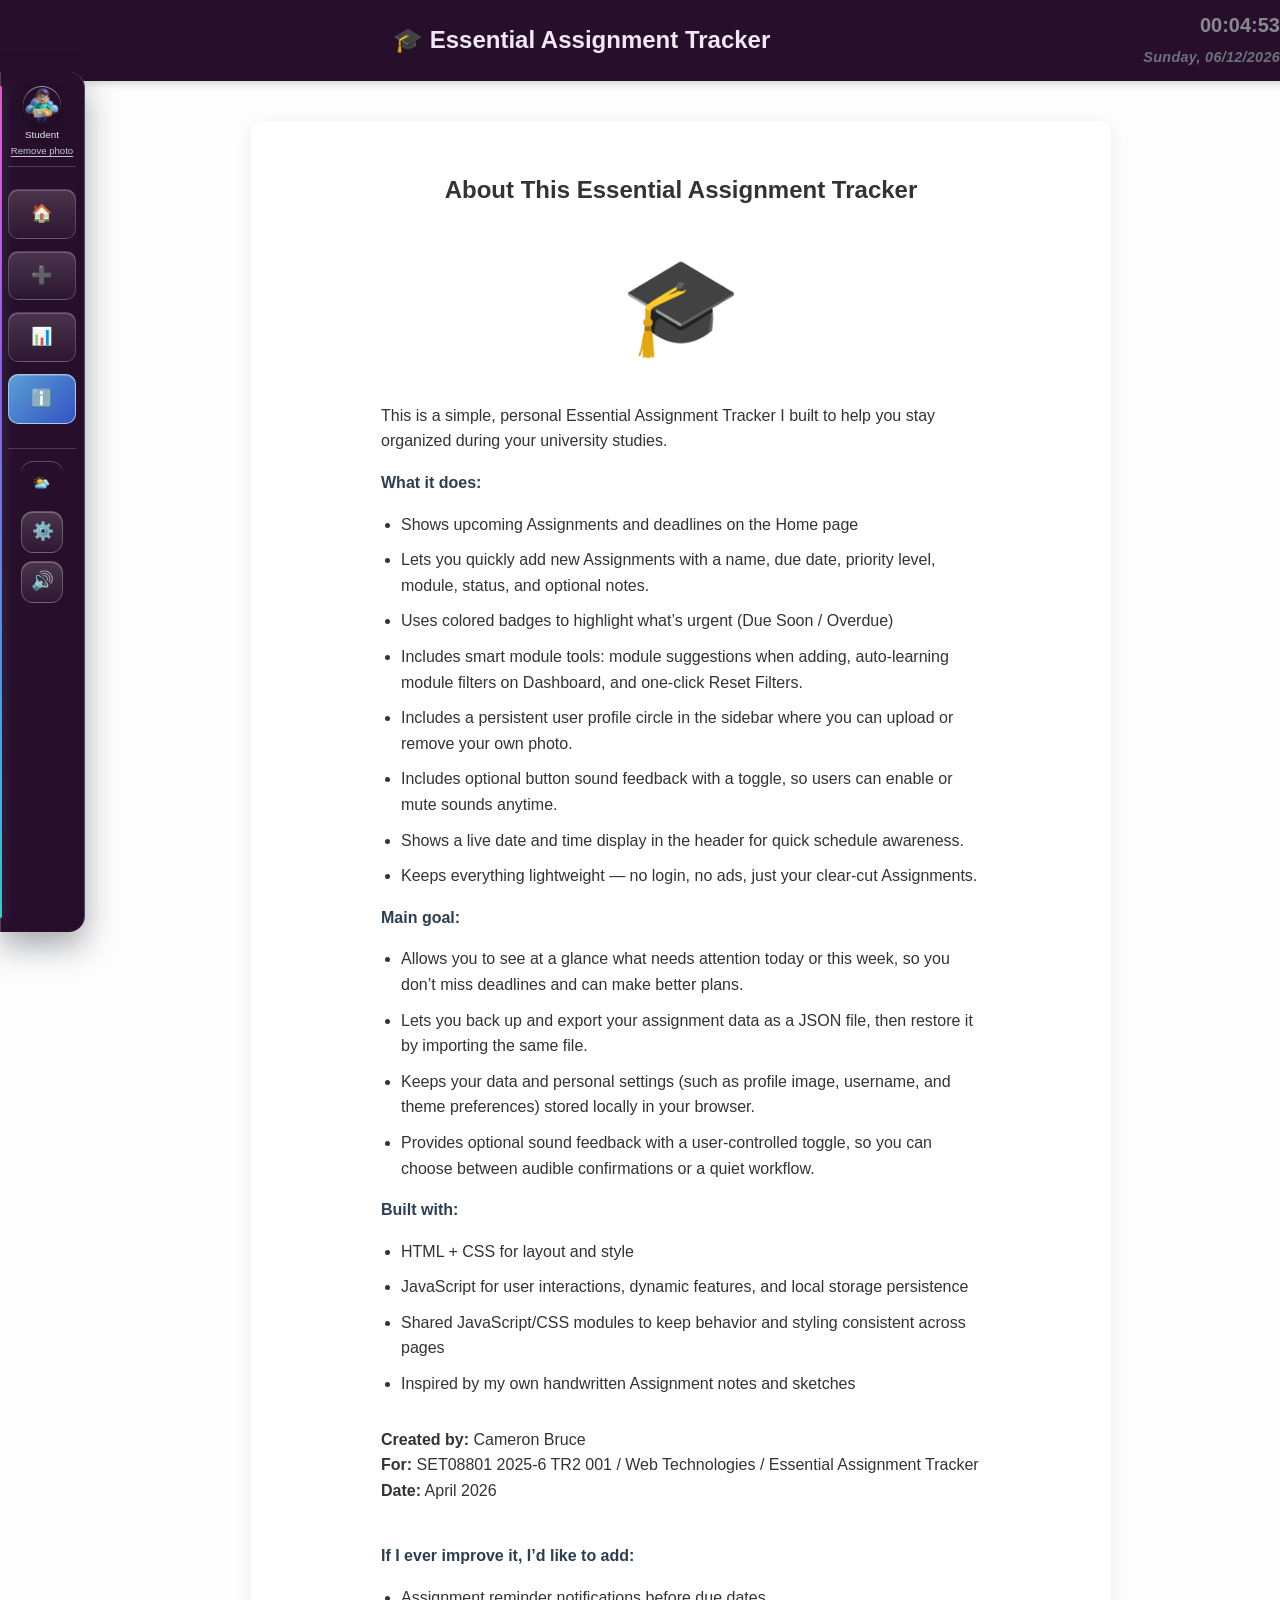
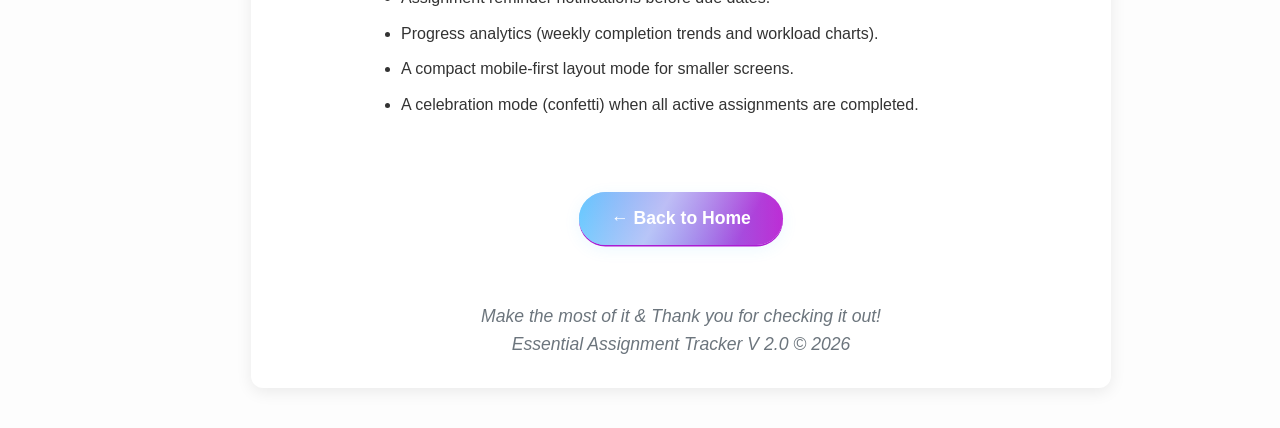
==== commit 35a0c1dd: "Refactor comments for clarity and consistency across HTML files" ====
--- a/About.html
+++ b/About.html
@@ -1,14 +1,5 @@
 <!DOCTYPE html>
-<!--
-
-  - This page is a plain HTML file. You can open it directly in your browser to see the page.
-
-  - CSS can be found inside the <style> block — change colors, spacing, and fonts there.
-
-  - The small gear button (⚙️) in the header is programmed to a JavaScript file at ../js/backup-button.js
-
-    which provides Export/Import (backup/restore).
--->
+<!-- About page for app info and credits. -->
 <html lang="en">
 <head>
     <meta charset="UTF-8" />
@@ -23,15 +14,7 @@
 </head>
 <body>
 
-<!--
-    This is the top header area of the page.
-
-    It includes the back button, navigation links (Home, Add Assignment, Overview, About), and the sun/moon button for toggling dark mode.
-    
-    The gear button (⚙️) lets users access backup and restore options for their assignment data.
-
-    This section helps users quickly move between different parts of the app and change the theme.
--->
+<!-- Header with title, theme toggle, clock, and nav menu. -->
 
 <div class="header">
     <div style="display: flex; align-items: center; width: 100%; justify-content: space-between;">
@@ -134,7 +117,7 @@
         }
         </style>
         <script>
-        // Smoke effect for Back to Home button
+        // Adds a hover smoke effect to the Back to Home button.
         (function() {
             const btn = document.getElementById('backHomeBtn');
             if (!btn) return;
@@ -150,12 +133,12 @@
                 smoke.style.display = 'block';
                 smoke.style.opacity = '0.45';
                 const btnRect = btn.getBoundingClientRect();
-                // Position relative to button
+                // Place smoke relative to the button area.
                 smoke.style.left = (x - btnRect.left - 35) + 'px';
                 smoke.style.top = (y - btnRect.top - 35) + 'px';
                 if (fadeTimeout) clearTimeout(fadeTimeout);
                 if (stopTimeout) clearTimeout(stopTimeout);
-                // If mouse stops for 120ms, fade out
+                // Fade smoke when mouse stops moving.
                 stopTimeout = setTimeout(() => {
                     smoke.style.opacity = '0';
                     fadeTimeout = setTimeout(() => { if (smoke) smoke.style.display = 'none'; }, 500);
@@ -185,6 +168,6 @@
 </div>
 
 </body>
-<!-- backup controls are now handled by js/shared-nav.js -->
+<!-- Backup controls are handled by shared-nav.js -->
 <script src="js/export-button.js"></script>
 </html>
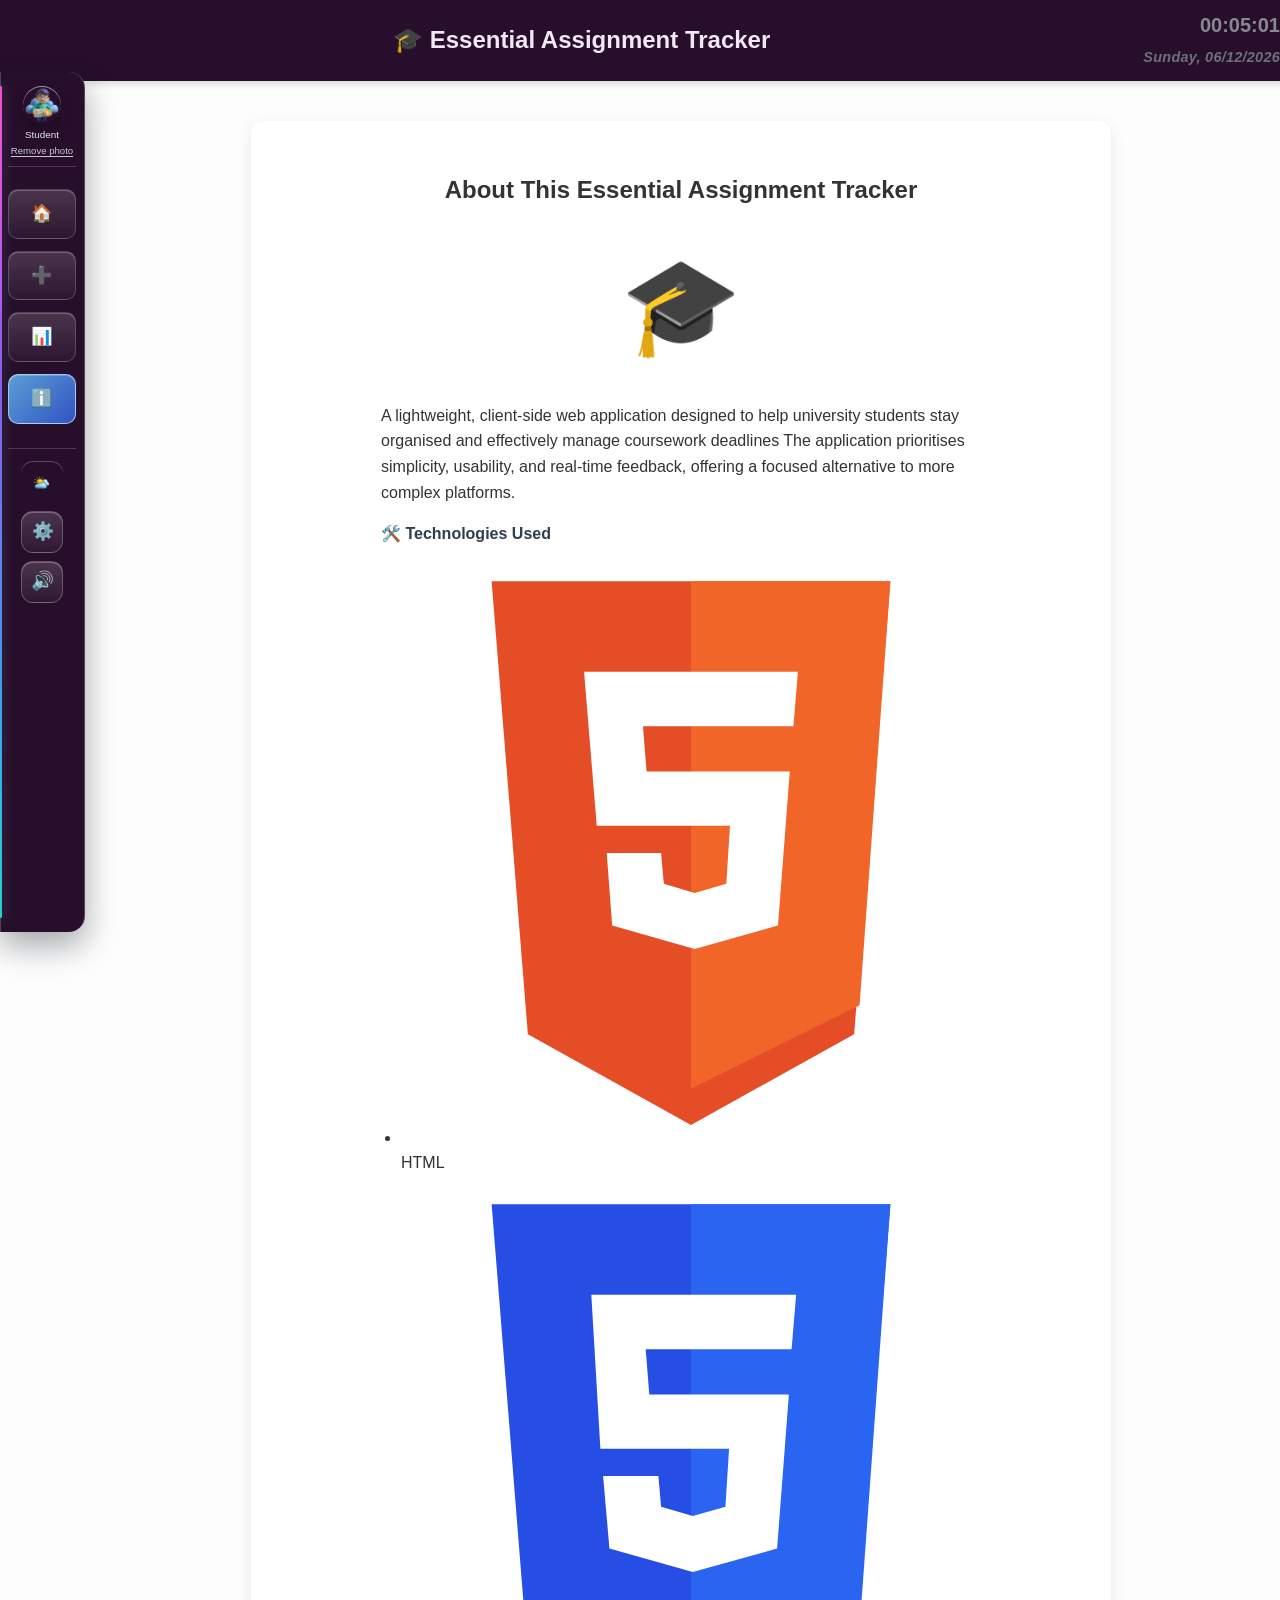
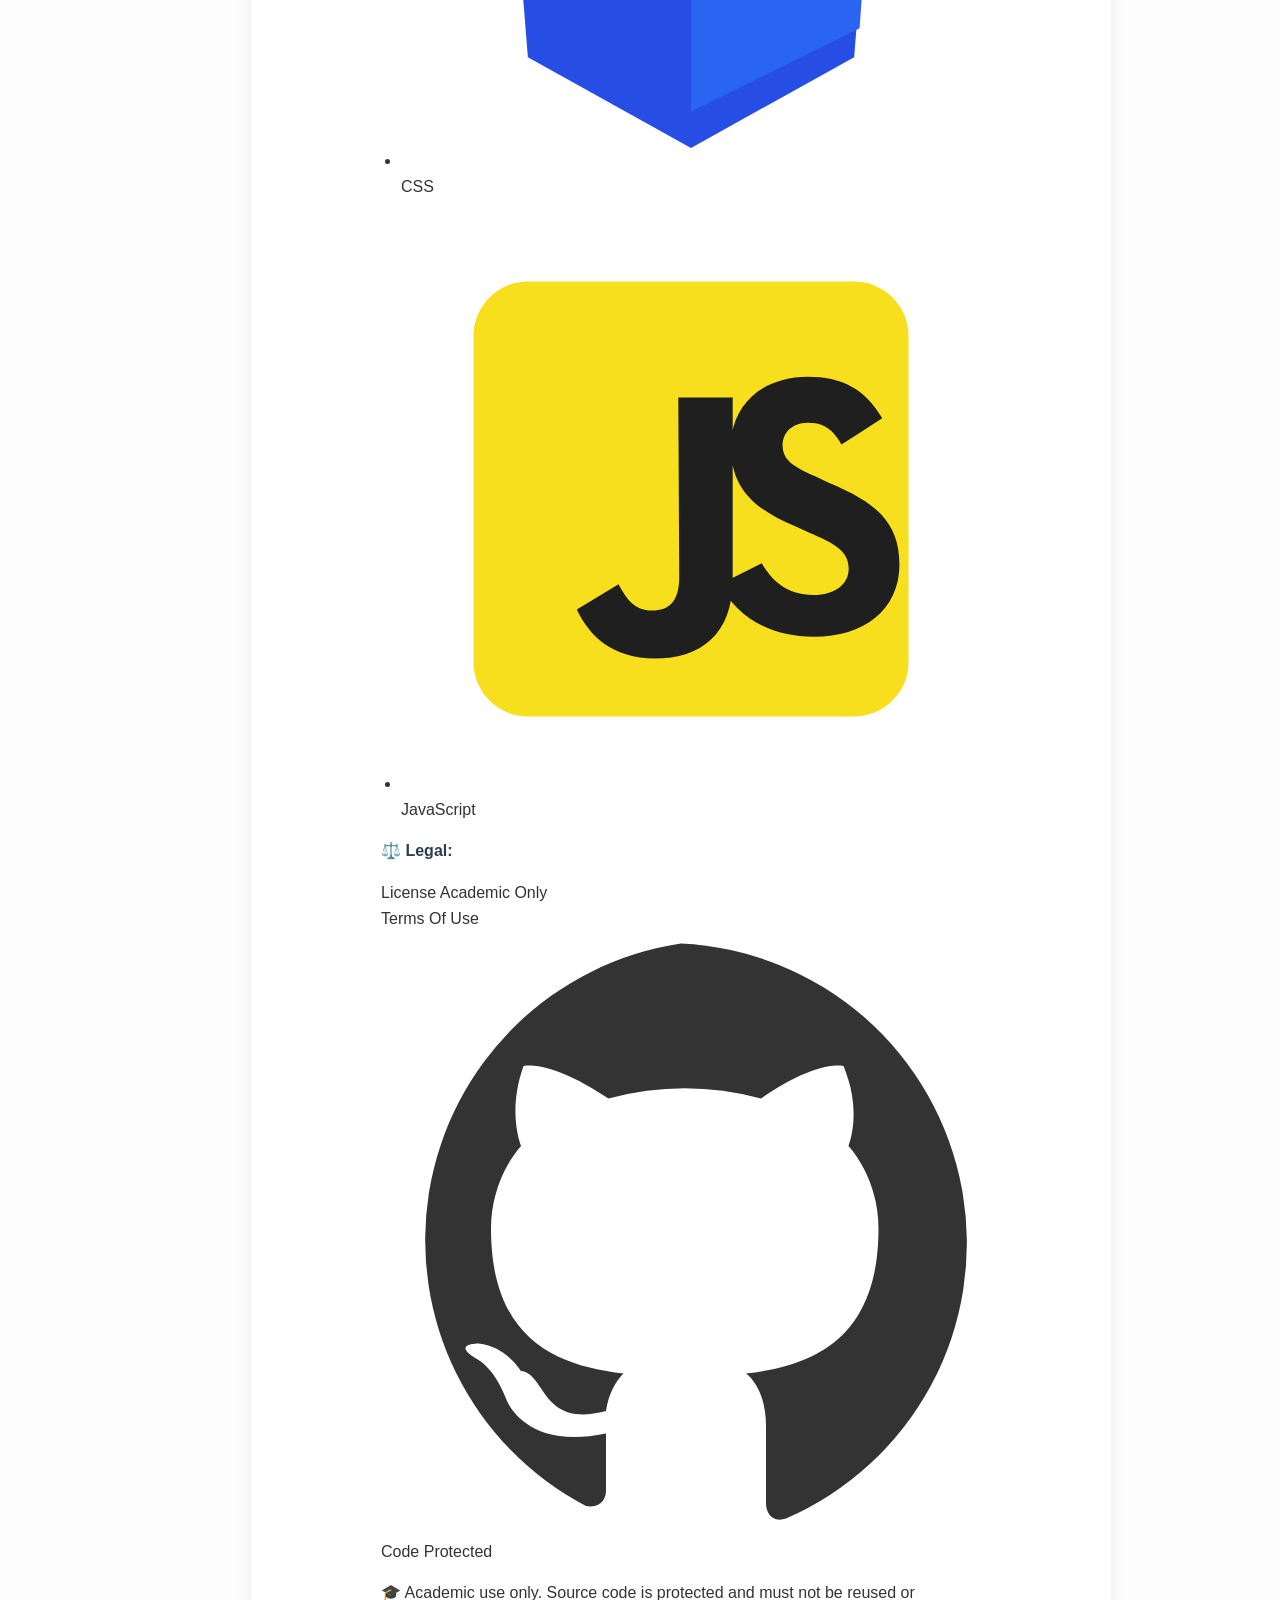
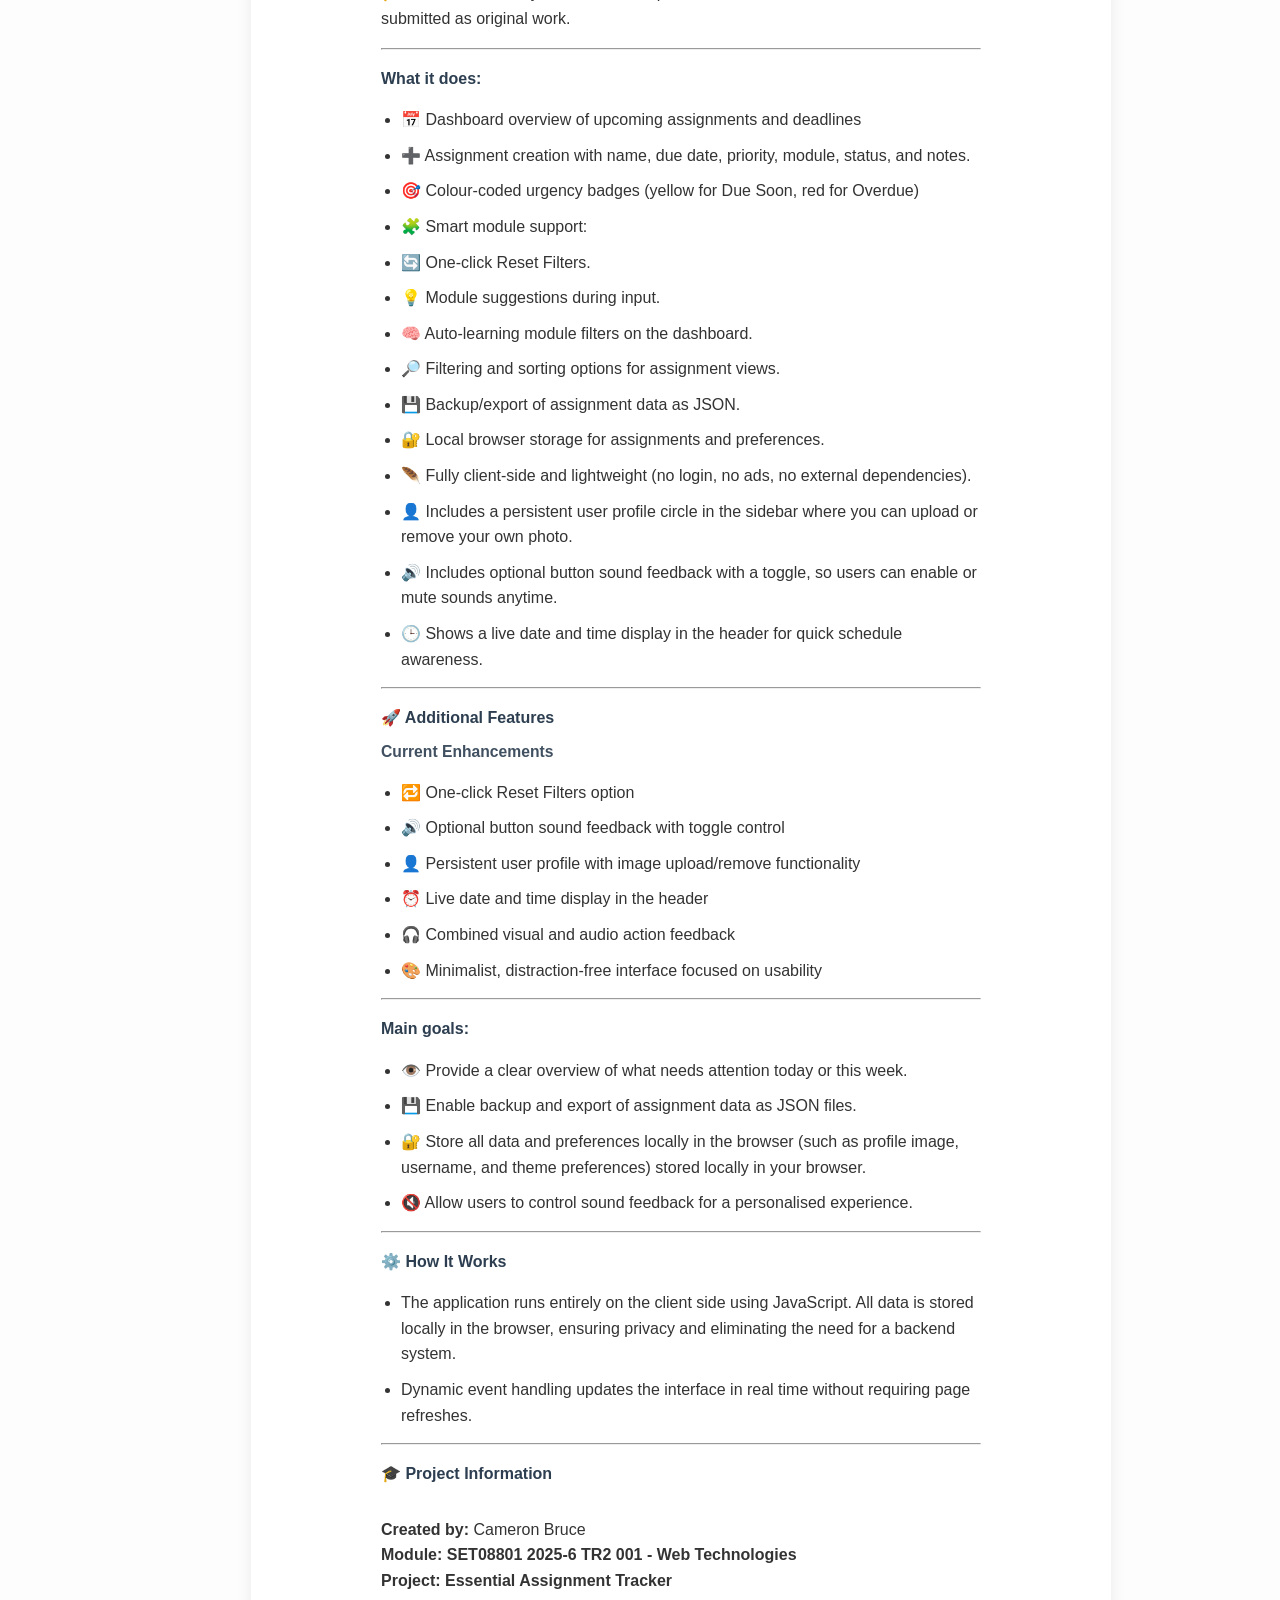
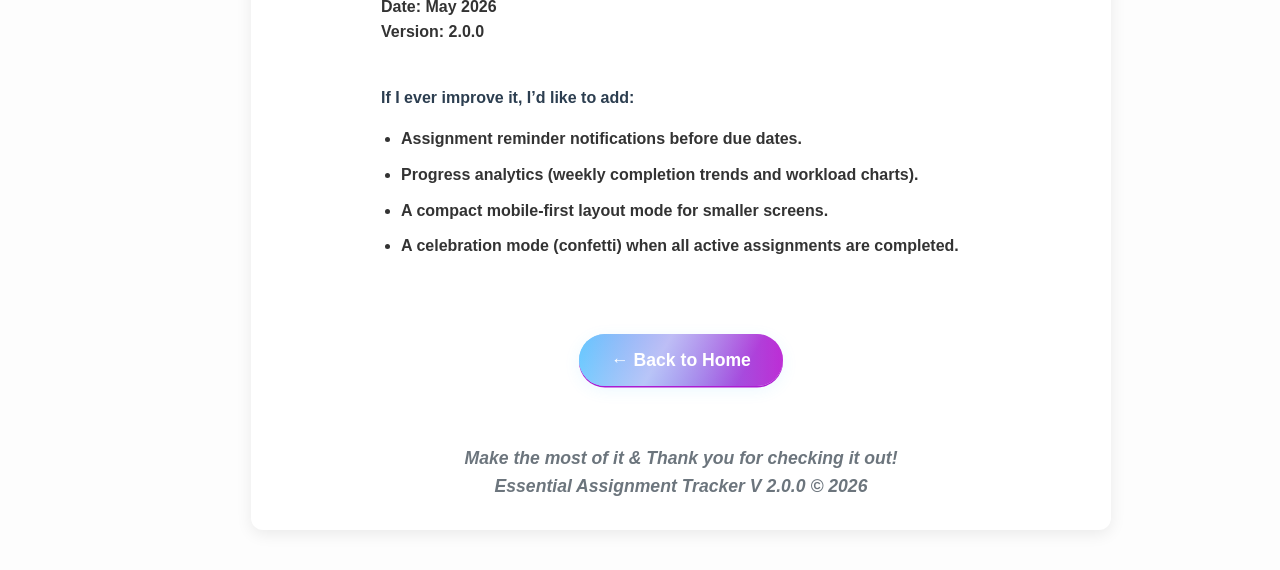
==== commit 9b7e8737: "Enhance About page content and structure for clarity and detail" ====
--- a/About.html
+++ b/About.html
@@ -50,44 +50,124 @@
 
     <div class="section">
         <p>
-            This is a simple, personal Essential Assignment Tracker
-            I built to help you stay organized during your university studies.
+            A lightweight, client-side web application designed to help university students stay organised and effectively manage coursework deadlines
+            The application prioritises simplicity, usability, and real-time feedback, offering a focused alternative to more complex platforms.
         </p>
 
+        <p class="highlight">🛠️ Technologies Used</p>
+        <ul class="tech-icons" aria-label="Technologies used">
+            <li class="tech-icon-item" aria-label="HTML">
+                <svg viewBox="0 0 64 64" role="img" aria-hidden="true" focusable="false">
+                    <path fill="#e44d26" d="M10 2h44l-4 50-18 10-18-10z"/>
+                    <path fill="#f16529" d="M32 2h22l-3.4 46.8L32 58z"/>
+                    <path fill="#fff" d="M20.2 12h23.6l-.5 6H26.7l.4 5h15.8l-1.3 17-9.2 2.6-9.1-2.6-.6-8h6l.3 3.4 3.4 1 3.5-1 .4-6.4H21.6z"/>
+                </svg>
+                <span>HTML</span>
+            </li>
+            <li class="tech-icon-item" aria-label="CSS">
+                <svg viewBox="0 0 64 64" role="img" aria-hidden="true" focusable="false">
+                    <path fill="#264de4" d="M10 2h44l-4 50-18 10-18-10z"/>
+                    <path fill="#2965f1" d="M32 2h22l-3.4 46.8L32 58z"/>
+                    <path fill="#fff" d="M21 12h22.6l-.5 6H27l.4 5h15.4l-1.3 17-9.3 2.6-9.2-2.6-.7-8h6.1l.3 3.4 3.5 1 3.6-1 .4-6.4H22z"/>
+                </svg>
+                <span>CSS</span>
+            </li>
+            <li class="tech-icon-item" aria-label="JavaScript">
+                <svg viewBox="0 0 64 64" role="img" aria-hidden="true" focusable="false">
+                    <rect x="8" y="8" width="48" height="48" rx="6" fill="#f7df1e"/>
+                    <path fill="#1f1f1f" d="M30.6 20.8h6v20.1c0 6-3.5 8.7-8.6 8.7-4.6 0-7.2-2.4-8.6-5.4l4.6-2.8c.9 1.6 1.7 2.9 3.7 2.9 1.9 0 3-1 3-3.7zm9.2 18.3c1.2 2 2.8 3.5 5.7 3.5 2.4 0 3.9-1.2 3.9-2.9 0-2-1.6-2.8-4.4-4l-1.5-.7c-4.3-1.8-7.1-4-7.1-8.8 0-4.4 3.3-7.7 8.5-7.7 3.7 0 6.3 1.3 8.2 4.6l-4.5 2.9c-1-1.8-2.1-2.4-3.7-2.4-1.7 0-2.8 1.1-2.8 2.4 0 1.7 1.1 2.4 3.6 3.5l1.5.7c5 2.1 7.8 4.2 7.8 9 0 5.1-4 8-9.4 8-5.3 0-8.7-2.5-10.4-5.8z"/>
+                </svg>
+                <span>JavaScript</span>
+            </li>
+        </ul>
+
+        <p class="highlight">⚖️ Legal:</p>
+        <div class="legal-badge-stack" aria-label="Legal and protection badges">
+            <div class="legal-badge-row">
+                <span class="legal-badge-segment left badge-license">License</span>
+                <span class="legal-badge-segment right badge-academic">Academic Only</span>
+            </div>
+            <div class="legal-badge-row">
+                <span class="legal-badge-segment left badge-terms">Terms</span>
+                <span class="legal-badge-segment right badge-use">Of Use</span>
+            </div>
+            <div class="legal-badge-row has-icon">
+                <span class="legal-badge-icon" aria-hidden="true">
+                    <svg viewBox="0 0 24 24" focusable="false">
+                        <path d="M12 .5A12 12 0 0 0 8.2 23c.6.1.8-.3.8-.6v-2.3c-3.3.7-4-1.4-4-1.4-.5-1.3-1.2-1.6-1.2-1.6-1-.6.1-.6.1-.6 1.1.1 1.7 1.1 1.7 1.1 1 .1.8 2.3 3.4 1.6.1-.7.4-1.2.7-1.5-2.6-.3-5.3-1.3-5.3-5.8 0-1.3.5-2.5 1.2-3.3-.1-.3-.5-1.5.1-3.2 0 0 1-.3 3.4 1.3a11.8 11.8 0 0 1 6.1 0c2.3-1.6 3.3-1.3 3.3-1.3.7 1.7.3 2.9.2 3.2.7.8 1.2 2 1.2 3.3 0 4.5-2.7 5.5-5.3 5.8.4.3.8 1 .8 2.1v3.1c0 .3.2.8.8.6A12 12 0 0 0 12 .5Z" fill="currentColor"/>
+                    </svg>
+                </span>
+                <span class="legal-badge-segment badge-code">Code</span>
+                <span class="legal-badge-segment right badge-protected">Protected</span>
+            </div>
+        </div>
+        <p class="legal-disclaimer">🎓 Academic use only. Source code is protected and must not be reused or submitted as original work.</p>
+        <hr class="section-divider">
+        
         <p class="highlight">What it does:</p>
         <ul>
-            <li>Shows upcoming Assignments and deadlines on the Home page</li>
-            <li>Lets you quickly add new Assignments with a name, due date, priority level, module, status, and optional notes.</li>
-            <li>Uses colored badges to highlight what’s urgent (Due Soon / Overdue)</li>
-            <li>Includes smart module tools: module suggestions when adding, auto-learning module filters on Dashboard, and one-click Reset Filters.</li>
-            <li>Includes a persistent user profile circle in the sidebar where you can upload or remove your own photo.</li>
-            <li>Includes optional button sound feedback with a toggle, so users can enable or mute sounds anytime.</li>
-            <li>Shows a live date and time display in the header for quick schedule awareness.</li>
-            <li>Keeps everything lightweight — no login, no ads, just your clear-cut Assignments.</li>
-        </ul>
-
-        <p class="highlight">Main goal:</p>
-        <ul>
-            <li>Allows you to see at a glance what needs attention today or this week, so you don’t miss deadlines and can make better plans.</li>
-            <li>Lets you back up and export your assignment data as a JSON file, then restore it by importing the same file.</li>
-            <li>Keeps your data and personal settings (such as profile image, username, and theme preferences) stored locally in your browser.</li>
-            <li>Provides optional sound feedback with a user-controlled toggle, so you can choose between audible confirmations or a quiet workflow.</li>
-        </ul>
-
-        <p class="highlight">Built with:</p>
-        <ul>
-            <li>HTML + CSS for layout and style</li>
-            <li>JavaScript for user interactions, dynamic features, and local storage persistence</li>
-            <li>Shared JavaScript/CSS modules to keep behavior and styling consistent across pages</li>
-            <li>Inspired by my own handwritten Assignment notes and sketches</li>
-        </ul>
-
+            <li>📅 Dashboard overview of upcoming assignments and deadlines</li>
+            <li>➕ Assignment creation with name, due date, priority, module, status, and notes.</li>
+            <li>🎯 Colour-coded urgency badges (yellow for Due Soon, red for Overdue)</li>
+            <li>🧩 Smart module support:</li>
+            <li>🔄 One-click Reset Filters.</li>
+            <li>💡 Module suggestions during input.</li>
+            <li>🧠 Auto-learning module filters on the dashboard.</li>
+            <li> 🔎 Filtering and sorting options for assignment views.</li>
+            <li> 💾 Backup/export of assignment data as JSON.</li>
+            <li> 🔐 Local browser storage for assignments and preferences.</li>
+            <li>🪶 Fully client-side and lightweight (no login, no ads, no external dependencies).</li>
+            <li>👤 Includes a persistent user profile circle in the sidebar where you can upload or remove your own photo.</li>
+            <li>🔊 Includes optional button sound feedback with a toggle, so users can enable or mute sounds anytime.</li>
+            <li>🕒 Shows a live date and time display in the header for quick schedule awareness.</li>
+        </ul>
+
+        <hr class="section-divider">
+
+        <p class="highlight">🚀 Additional Features</p>
+        <p class="highlight" style="margin-top:-8px; font-size: 0.98rem; opacity: 0.9;">Current Enhancements</p>
+        <ul>
+            <li>🔁 One-click Reset Filters option</li>
+            <li>🔊 Optional button sound feedback with toggle control</li>
+            <li>👤 Persistent user profile with image upload/remove functionality</li>
+            <li>⏰ Live date and time display in the header</li>
+            <li>🎧 Combined visual and audio action feedback</li>
+            <li>🎨 Minimalist, distraction-free interface focused on usability</li>
+        </ul>
+        <hr class="section-divider">
+
+        <p class="highlight">Main goals:</p>
+        <ul>
+            <li>👁️ Provide a clear overview of what needs attention today or this week.
+            <li>💾 Enable backup and export of assignment data as JSON files.
+            <li>🔐 Store all data and preferences locally in the browser (such as profile image, username, and theme preferences) stored locally in your browser.</li>
+            <li>🔇 Allow users to control sound feedback for a personalised experience.
+        </ul>
+
+        <hr class="section-divider">
+
+        <p class="highlight">⚙️ How It Works
+        <ul>
+            <li>The application runs entirely on the client side using JavaScript. All data is stored locally in the browser, ensuring privacy and eliminating the need for a backend system.</li>
+            <li>Dynamic event handling updates the interface in real time without requiring page refreshes.</li>
+        </ul>
+
+        
+        <hr class="section-divider">
+    <p class="highlight"> 🎓 Project Information</p>
         <p style="margin-top: 30px;">
+
+       
+
             <strong>Created by:</strong> Cameron Bruce <br>
 
-            <strong>For:</strong> SET08801 2025-6 TR2 001 / Web Technologies / Essential Assignment Tracker <br>
-            
-            <strong>Date:</strong> April 2026
+            <strong>Module: SET08801 2025-6 TR2 001 - Web Technologies <br>
+
+            <strong>Project:</strong> Essential Assignment Tracker<br>
+
+            <strong>Date:</strong> May 2026<br>
+
+            <strong>Version:</strong> 2.0.0<br>
         </p>
 
         <p class="highlight" style="margin-top: 40px;">If I ever improve it, I’d like to add:</p>
@@ -163,7 +243,7 @@
     <div class="footer-note">
         <span id="exportStatus" style="display:none;color:#007bff;font-weight:bold;"></span>
         Make the most of it & Thank you for checking it out!<br>
-        Essential Assignment Tracker V 2.0 © 2026
+        Essential Assignment Tracker V 2.0.0 © 2026
     </div>
 </div>
 
--- a/css/about.css
+++ b/css/about.css
@@ -1,21 +1,21 @@
-/* about.css - Styles for the About page */
-
-/* ========== DARK MODE STYLES ========== */
-
-/* Content area background and text in dark mode */
+/* about page styles */
+
+/* ---------- dark mode ---------- */
+
+/* dark card area colors */
 
 .dark-mode .content {
   background: #161b22 !important;
   color: #e0e0e0 !important;
 }
 
-/* Gear menu (backup/restore) in dark mode */
+/* dark style for backup menu */
 .dark-mode .gear-menu {
   background: #23263a !important;
   color: #e0e0e0 !important;
 }
 
-/* Make export/backup text white in dark mode */
+/* keep backup text readable in dark mode */
 
 .dark-mode #backupMenu .hint,
 .dark-mode #backupMenu button,
@@ -23,18 +23,18 @@
   color: #fff !important;
 }
 
-/* Info section background in dark mode */
+/* about section in dark mode */
 .dark-mode .section {
   background: #161b22 !important;
   color: #e0e0e0 !important;
 }
 
-/* Highlighted text in dark mode */
+/* highlight color in dark mode */
 .dark-mode .section .highlight {
   color: #b411cf !important;
 }
 
-/* Body and header backgrounds in dark mode */
+/* page + header dark background */
 .dark-mode body {
   background: #0d1117 !important;
   color: #e0e0e0 !important;
@@ -44,13 +44,13 @@
   color: #fff;
 }
 
-/* Card backgrounds in dark mode */
+/* dark card fallback */
 .dark-mode .card {
   background: #161b22 !important;
   color: #e0e0e0 !important;
 }
 
-/* Navigation links in dark mode */
+/* nav link colors in dark mode */
 .dark-mode .nav a {
   color: #fff;
 }
@@ -58,9 +58,9 @@
   color: #58a6ff;
 }
 
-/* ========== LIGHT MODE & GENERAL STYLES ========== */
-
-/* Main body font and background */
+/* ---------- light mode + general ---------- */
+
+/* base page look */
 body {
   font-family: Arial, sans-serif;
   background: #fdfdfd;
@@ -69,7 +69,7 @@
   line-height: 1.6;
 }
 
-/* Header bar at the top of the page */
+/* top header bar */
 .header {
   background: #270f2b;
   color: white;
@@ -80,7 +80,7 @@
   box-shadow: 0 3px 7px rgba(0,0,0,0.15);
 }
 
-/* Back button (top left) */
+/* back button */
 .back-btn {
   color: #f3f8f2;
   font-size: 1.3rem;
@@ -90,17 +90,17 @@
   align-items: center;
   gap: 6px;
 }
-/* Back button hover effect */
+/* back button hover */
 .back-btn:hover { color: #a5d8ff; }
 
-/* Navigation links (top right) */
+/* top nav links */
 .nav a {
   color: white;
   margin-left: 20px;
   text-decoration: none;
   font-weight: bold;
 }
-/* Navigation link hover effect */
+/* nav hover color */
 .nav a:hover { color: #a5d8ff; }
 
 .nav a.active {
@@ -109,7 +109,7 @@
   text-underline-offset: 4px;
 }
 
-/* Main content area */
+/* main about container */
 .content {
   max-width: 800px;
   margin: 40px auto;
@@ -120,25 +120,25 @@
   text-align: center;
 }
 
-/* Main heading */
+/* heading style */
 h1 {
   color: #f2e7f4;
   margin: 0 0 25px;
   font-size: 1.5rem;
 }
 
-/* Graduation cap icon */
+/* big title icon */
 .icon {
   font-size: 6rem;
   margin-bottom: 20px;
 }
 
-/* Grouping for back button and gear */
+/* left controls group */
 .left-group { display: flex; align-items: center; gap: 8px; }
 
-/* Settings gear button */
+/* settings wrapper */
 .settings { position: relative; display: inline-block; z-index: 60; }
-/* Gear (settings) button style */
+/* gear button style */
 .gear-btn {
   background: transparent;
   border: none;
@@ -150,7 +150,7 @@
   border-radius: 6px;
 }
 
-/* Backup/restore dropdown menu */
+/* backup dropdown */
 .gear-menu {
   position: absolute;
   left: 0;
@@ -168,19 +168,19 @@
   width: 180px;
   overflow: hidden;
 }
-/* Show gear menu when open */
+/* open state for dropdown */
 .gear-menu[aria-hidden="false"] {
   transform: scale(1);
   opacity: 1;
   pointer-events: auto;
 }
-/* Show gear menu on focus */
+/* keyboard focus also opens dropdown */
 .settings:focus-within .gear-menu {
   transform: scale(1);
   opacity: 1;
   pointer-events: auto;
 }
-/* Buttons inside gear menu */
+/* dropdown buttons */
 .gear-menu button {
   display: block;
   width: 100%;
@@ -191,23 +191,23 @@
   cursor: pointer;
   font-size: 0.95rem;
 }
-/* Gear menu button hover */
+/* dropdown hover */
 .gear-menu button:hover { background: #f4f6f8; }
-/* Hint text in gear menu */
+/* small hint text in menu */
 .gear-menu .hint {
   font-size: 0.8rem;
   color: #666;
   padding: 8px 12px;
 }
 
-/* Info section (about text) */
+/* about text block */
 .section { max-width: 600px; margin: 0 auto 35px; text-align: left; }
-/* List and highlight styles */
+/* list spacing + highlighted labels */
 ul { padding-left: 20px; margin: 15px 0; }
 ul li { margin: 10px 0; }
 .highlight { font-weight: bold; color: #2c3e50; }
 
-/* Footer note at the bottom */
+/* tiny footer message */
 .footer-note {
   margin-top: 50px;
   color: #6c757d;
@@ -215,7 +215,7 @@
   font-size: 1.1rem;
 }
 
-/* Back to Home button at the bottom */
+/* bottom back-home button */
 .back-bottom {
   display: inline-block;
   margin-top: 40px;
--- a/css/shared-nav.css
+++ b/css/shared-nav.css
@@ -295,6 +295,44 @@
   display: inline-flex;
   align-items: center;
   justify-content: center;
+  transition: transform 0.2s ease;
+}
+
+.nav[data-shared-nav] .theme-toggle-wrap:hover {
+  transform: translateY(-2px) scale(1.03);
+}
+
+.nav[data-shared-nav] .theme-toggle-wrap:active {
+  transform: translateY(0) scale(0.98);
+}
+
+.nav[data-shared-nav] .theme-toggle-wrap:hover::after {
+  content: attr(data-tooltip);
+  position: absolute;
+  left: calc(100% + 10px);
+  top: 50%;
+  transform: translateY(-50%);
+  padding: 6px 10px;
+  border-radius: 8px;
+  background: rgba(18, 13, 28, 0.96);
+  color: #f3f8ff;
+  border: 1px solid rgba(255, 255, 255, 0.18);
+  box-shadow: 0 8px 18px rgba(0, 0, 0, 0.28);
+  font-size: 0.8rem;
+  line-height: 1;
+  white-space: nowrap;
+  z-index: 1500;
+  pointer-events: none;
+}
+
+.nav[data-shared-nav] .theme-toggle-wrap:hover #darkModeToggle {
+  background: linear-gradient(180deg, rgba(140, 190, 255, 0.32), rgba(88, 132, 230, 0.22));
+  border-color: rgba(210, 234, 255, 0.72);
+  box-shadow: inset 0 1px 0 rgba(255, 255, 255, 0.35), 0 6px 14px rgba(0, 0, 0, 0.24);
+}
+
+.nav[data-shared-nav] .theme-toggle-wrap:active #darkModeToggle {
+  transform: scale(0.98);
 }
 
 .nav[data-shared-nav] .theme-menu {
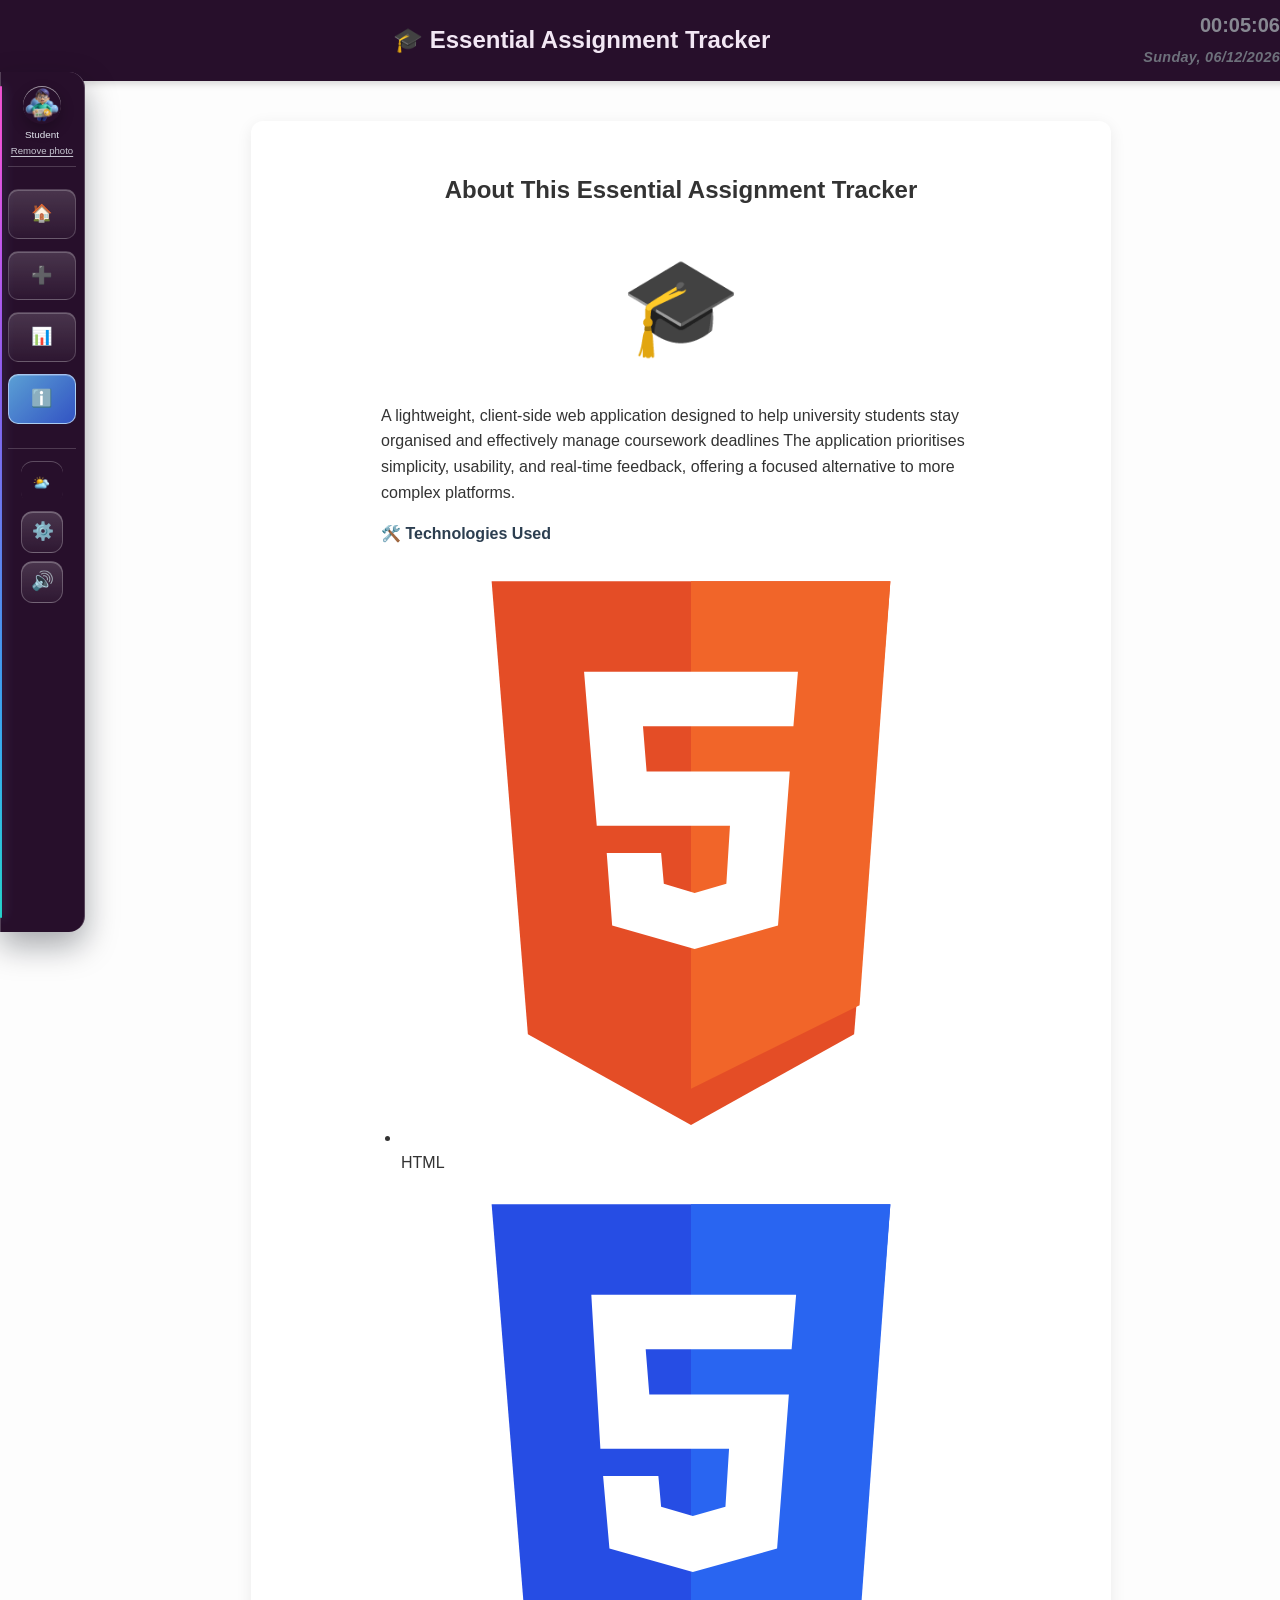
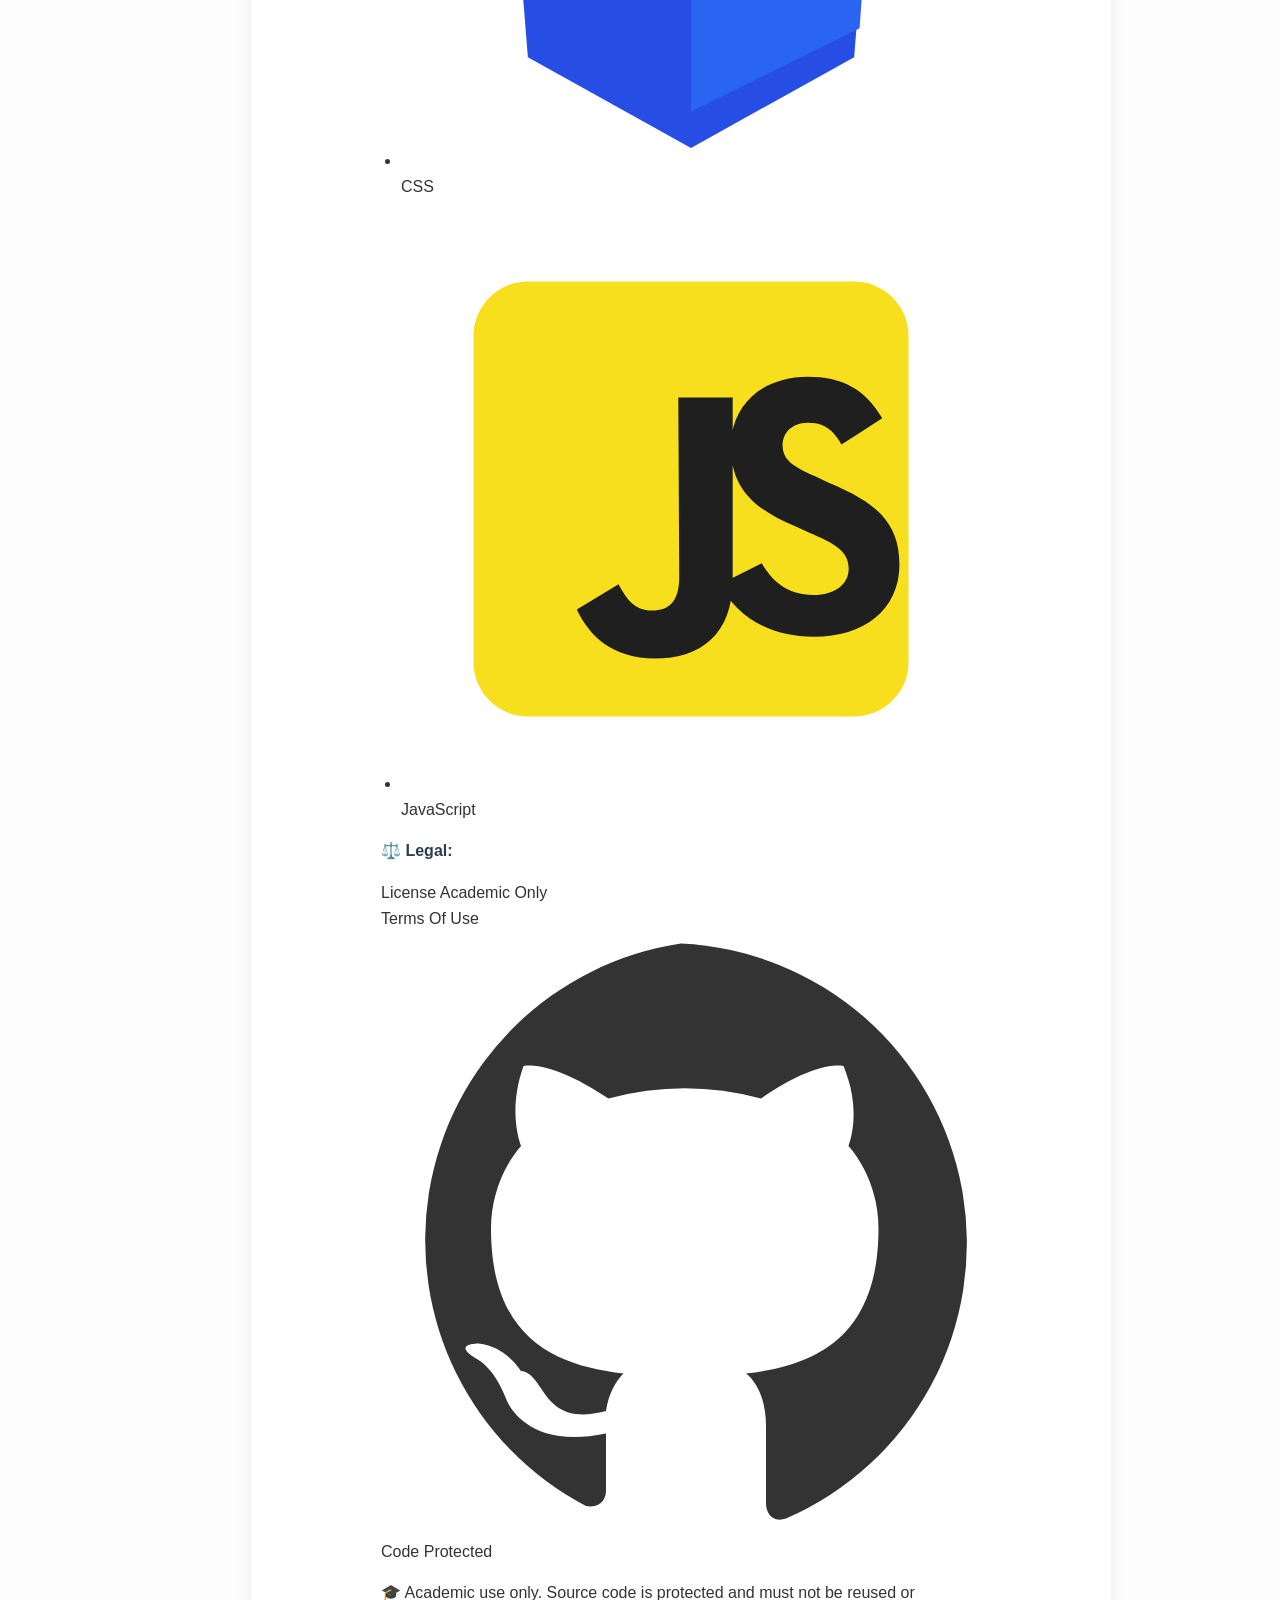
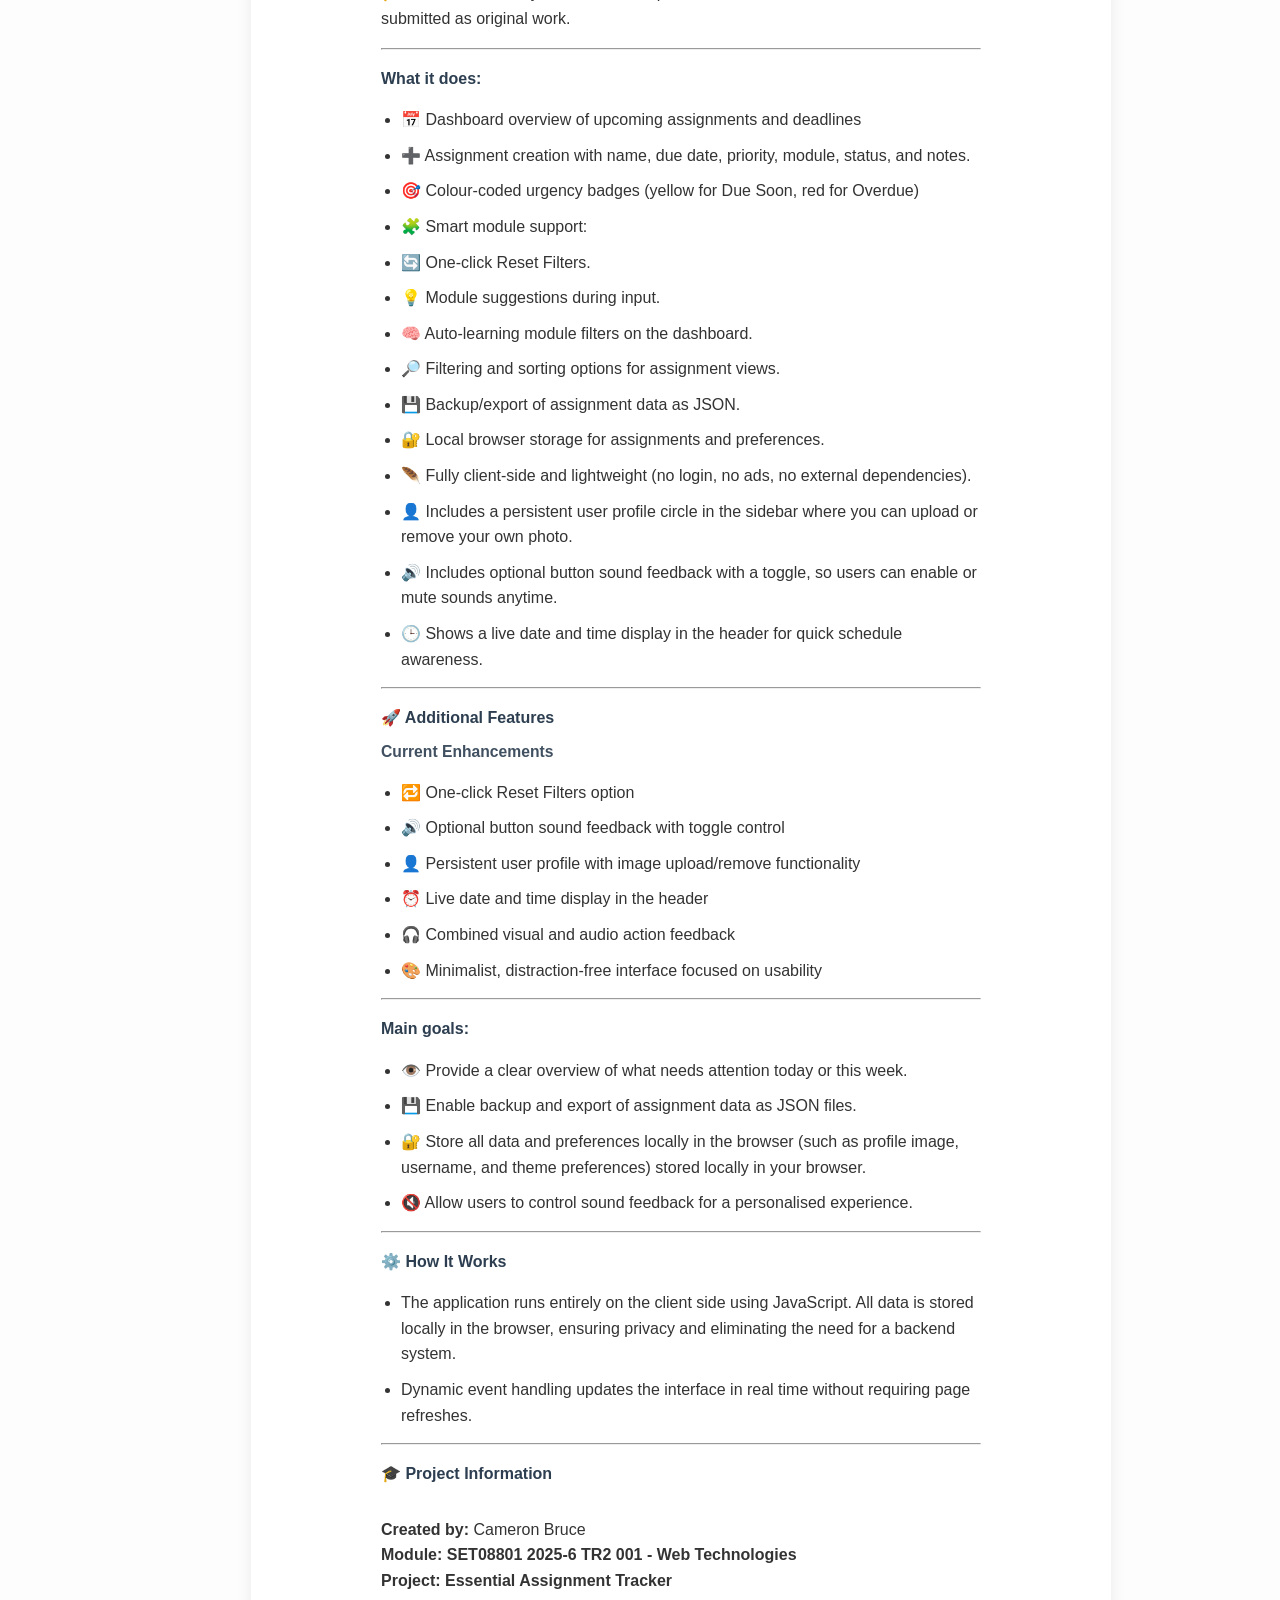
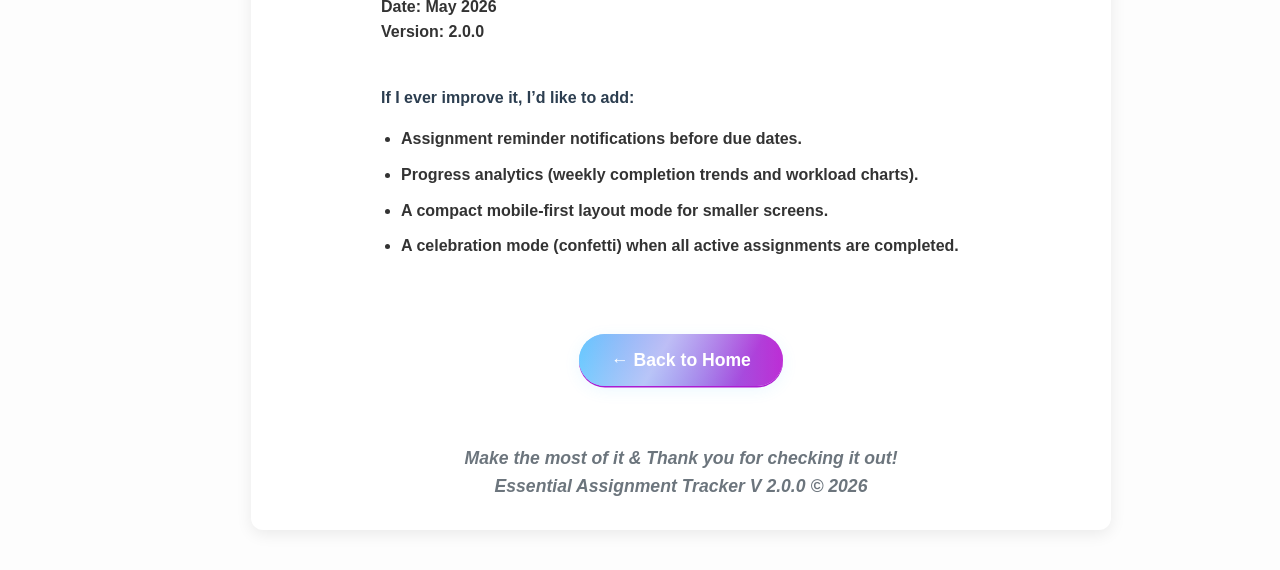
==== commit 3209fc03: "Refactor comments in About.html for clarity and consistency" ====
--- a/About.html
+++ b/About.html
@@ -1,5 +1,5 @@
 <!DOCTYPE html>
-<!-- About page for app info and credits. -->
+<!-- About page with app details, features, and credits -->
 <html lang="en">
 <head>
     <meta charset="UTF-8" />
@@ -14,7 +14,7 @@
 </head>
 <body>
 
-<!-- Header with title, theme toggle, clock, and nav menu. -->
+<!-- Top bar with title, dark mode button, and live time -->
 
 <div class="header">
     <div style="display: flex; align-items: center; width: 100%; justify-content: space-between;">
@@ -41,8 +41,10 @@
     </div>
 </div>
 
+<!-- Shared sidebar nav (built by shared-nav.js) -->
 <div class="nav" data-shared-nav></div>
 
+<!-- Main content for the About page -->
 <div class="content">
     <h2>About This Essential Assignment Tracker</h2>
 
@@ -54,6 +56,7 @@
             The application prioritises simplicity, usability, and real-time feedback, offering a focused alternative to more complex platforms.
         </p>
 
+        <!-- Core tech stack used in this project -->
         <p class="highlight">🛠️ Technologies Used</p>
         <ul class="tech-icons" aria-label="Technologies used">
             <li class="tech-icon-item" aria-label="HTML">
@@ -104,6 +107,7 @@
         <p class="legal-disclaimer">🎓 Academic use only. Source code is protected and must not be reused or submitted as original work.</p>
         <hr class="section-divider">
         
+        <!-- Main features explained quickly -->
         <p class="highlight">What it does:</p>
         <ul>
             <li>📅 Dashboard overview of upcoming assignments and deadlines</li>
@@ -124,6 +128,7 @@
 
         <hr class="section-divider">
 
+        <!-- Extra enhancements added in this version -->
         <p class="highlight">🚀 Additional Features</p>
         <p class="highlight" style="margin-top:-8px; font-size: 0.98rem; opacity: 0.9;">Current Enhancements</p>
         <ul>
@@ -136,6 +141,7 @@
         </ul>
         <hr class="section-divider">
 
+        <!-- What this app is mainly trying to help with -->
         <p class="highlight">Main goals:</p>
         <ul>
             <li>👁️ Provide a clear overview of what needs attention today or this week.
@@ -146,6 +152,7 @@
 
         <hr class="section-divider">
 
+        <!-- Quick technical summary of how the app runs -->
         <p class="highlight">⚙️ How It Works
         <ul>
             <li>The application runs entirely on the client side using JavaScript. All data is stored locally in the browser, ensuring privacy and eliminating the need for a backend system.</li>
@@ -154,6 +161,7 @@
 
         
         <hr class="section-divider">
+    <!-- Project details for module submission -->
     <p class="highlight"> 🎓 Project Information</p>
         <p style="margin-top: 30px;">
 
@@ -197,7 +205,7 @@
         }
         </style>
         <script>
-        // Adds a hover smoke effect to the Back to Home button.
+        // Small smoke glow follows the cursor over Back to Home.
         (function() {
             const btn = document.getElementById('backHomeBtn');
             if (!btn) return;
@@ -213,12 +221,12 @@
                 smoke.style.display = 'block';
                 smoke.style.opacity = '0.45';
                 const btnRect = btn.getBoundingClientRect();
-                // Place smoke relative to the button area.
+                // Position smoke inside button bounds.
                 smoke.style.left = (x - btnRect.left - 35) + 'px';
                 smoke.style.top = (y - btnRect.top - 35) + 'px';
                 if (fadeTimeout) clearTimeout(fadeTimeout);
                 if (stopTimeout) clearTimeout(stopTimeout);
-                // Fade smoke when mouse stops moving.
+                // Fade out after mouse stops moving.
                 stopTimeout = setTimeout(() => {
                     smoke.style.opacity = '0';
                     fadeTimeout = setTimeout(() => { if (smoke) smoke.style.display = 'none'; }, 500);
@@ -248,6 +256,6 @@
 </div>
 
 </body>
-<!-- Backup controls are handled by shared-nav.js -->
+<!-- Backup/import behavior is handled in shared-nav.js -->
 <script src="js/export-button.js"></script>
 </html>
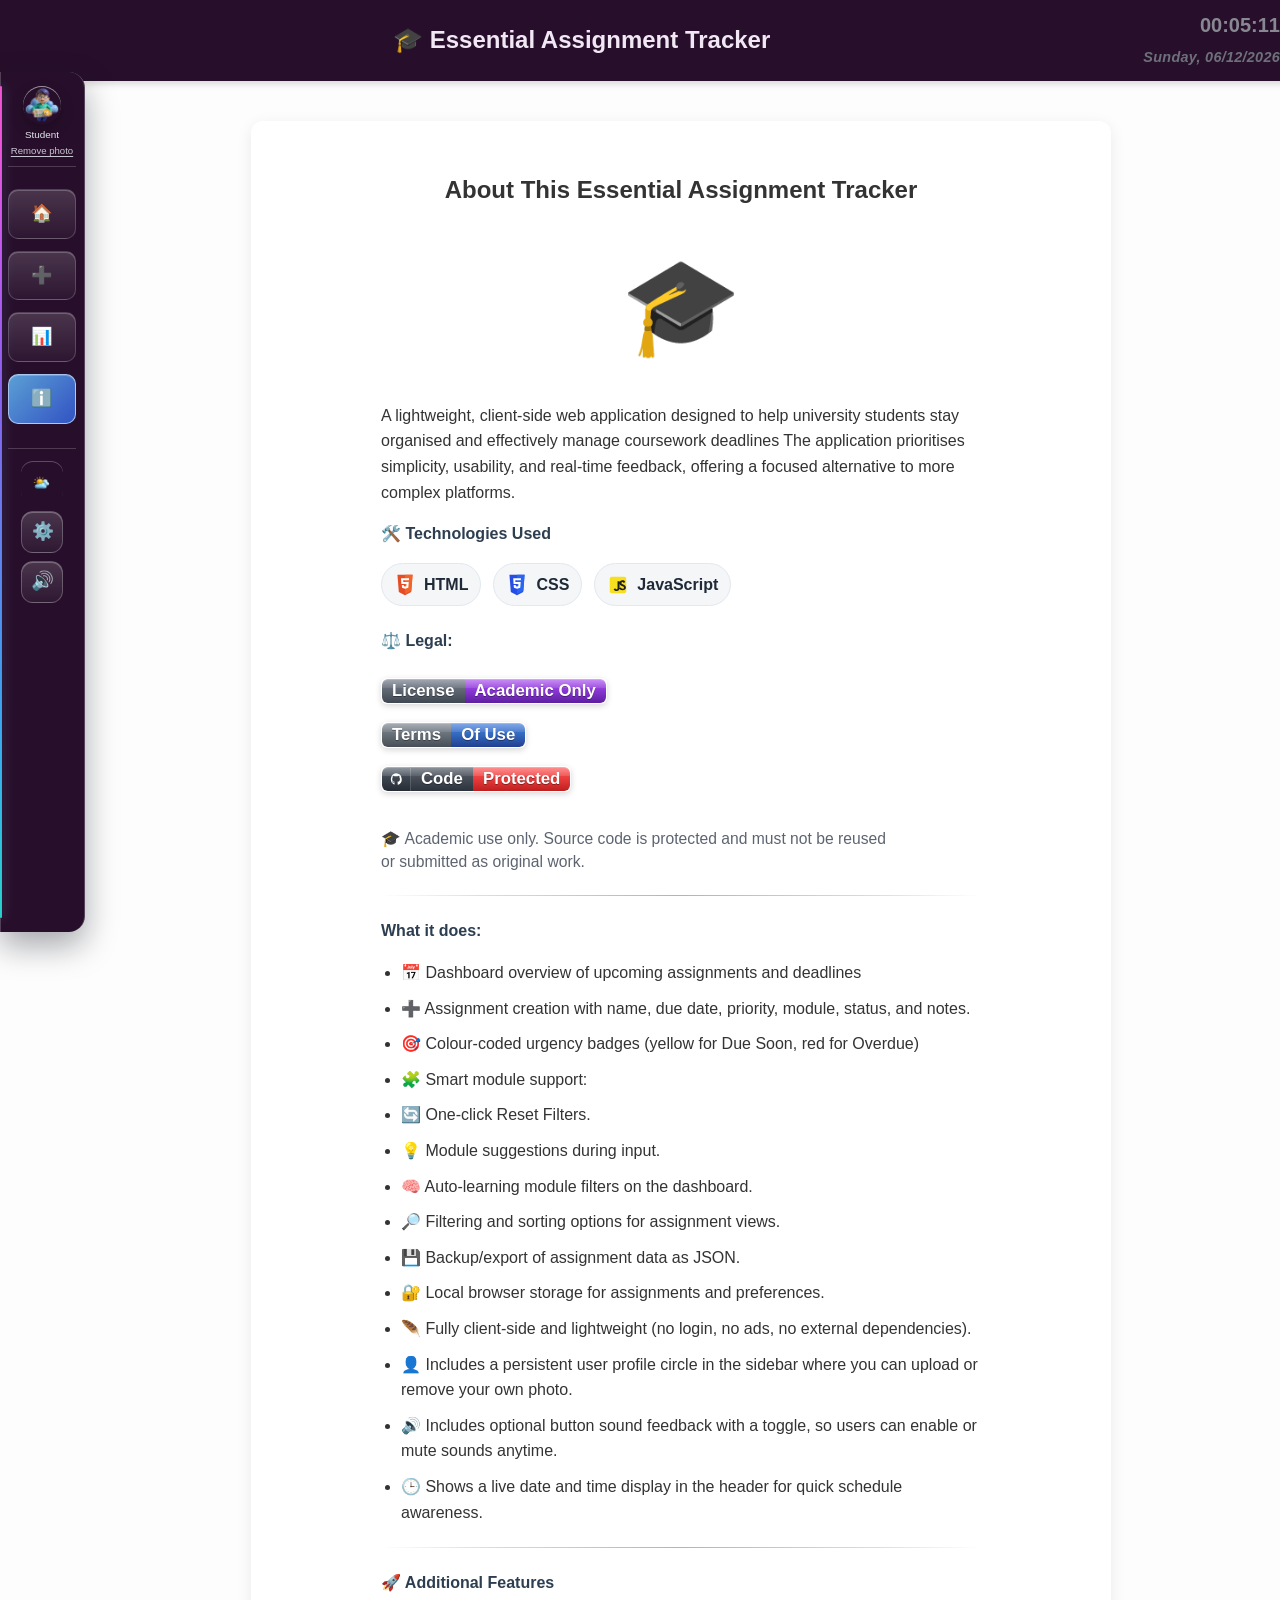
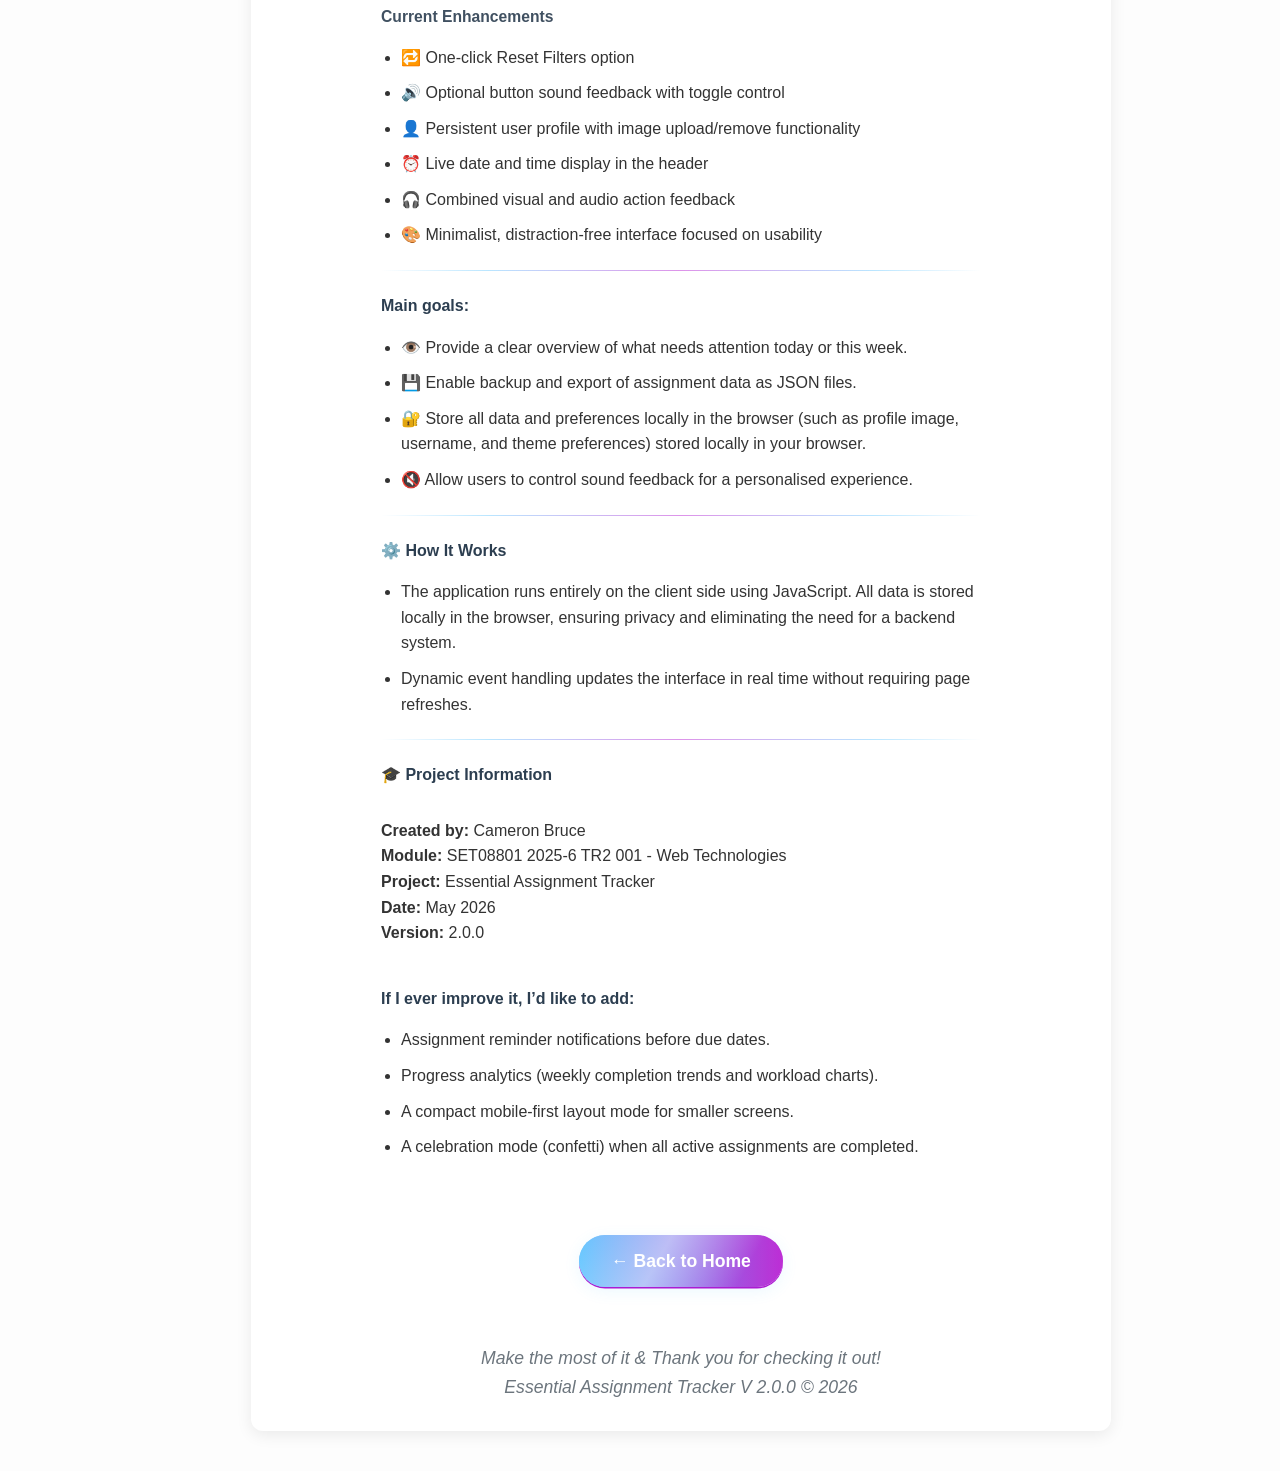
==== commit 01b3a44a: "Fix list item formatting and improve section headers in About.html for consistency" ====
--- a/About.html
+++ b/About.html
@@ -144,16 +144,16 @@
         <!-- What this app is mainly trying to help with -->
         <p class="highlight">Main goals:</p>
         <ul>
-            <li>👁️ Provide a clear overview of what needs attention today or this week.
-            <li>💾 Enable backup and export of assignment data as JSON files.
+            <li>👁️ Provide a clear overview of what needs attention today or this week.</li>
+            <li>💾 Enable backup and export of assignment data as JSON files.</li>
             <li>🔐 Store all data and preferences locally in the browser (such as profile image, username, and theme preferences) stored locally in your browser.</li>
-            <li>🔇 Allow users to control sound feedback for a personalised experience.
+            <li>🔇 Allow users to control sound feedback for a personalised experience.</li>
         </ul>
 
         <hr class="section-divider">
 
         <!-- Quick technical summary of how the app runs -->
-        <p class="highlight">⚙️ How It Works
+        <p class="highlight">⚙️ How It Works</p>
         <ul>
             <li>The application runs entirely on the client side using JavaScript. All data is stored locally in the browser, ensuring privacy and eliminating the need for a backend system.</li>
             <li>Dynamic event handling updates the interface in real time without requiring page refreshes.</li>
@@ -169,7 +169,7 @@
 
             <strong>Created by:</strong> Cameron Bruce <br>
 
-            <strong>Module: SET08801 2025-6 TR2 001 - Web Technologies <br>
+            <strong>Module:</strong> SET08801 2025-6 TR2 001 - Web Technologies <br>
 
             <strong>Project:</strong> Essential Assignment Tracker<br>
 
--- a/css/about.css
+++ b/css/about.css
@@ -1,21 +1,21 @@
-/* about page styles */
-
-/* ---------- dark mode ---------- */
-
-/* dark card area colors */
+/* about.css - Styles for the About page */
+
+/* ========== DARK MODE STYLES ========== */
+
+/* Content area background and text in dark mode */
 
 .dark-mode .content {
   background: #161b22 !important;
   color: #e0e0e0 !important;
 }
 
-/* dark style for backup menu */
+/* Gear menu (backup/restore) in dark mode */
 .dark-mode .gear-menu {
   background: #23263a !important;
   color: #e0e0e0 !important;
 }
 
-/* keep backup text readable in dark mode */
+/* Make export/backup text white in dark mode */
 
 .dark-mode #backupMenu .hint,
 .dark-mode #backupMenu button,
@@ -23,18 +23,18 @@
   color: #fff !important;
 }
 
-/* about section in dark mode */
+/* Info section background in dark mode */
 .dark-mode .section {
   background: #161b22 !important;
   color: #e0e0e0 !important;
 }
 
-/* highlight color in dark mode */
+/* Highlighted text in dark mode */
 .dark-mode .section .highlight {
   color: #b411cf !important;
 }
 
-/* page + header dark background */
+/* Body and header backgrounds in dark mode */
 .dark-mode body {
   background: #0d1117 !important;
   color: #e0e0e0 !important;
@@ -44,13 +44,13 @@
   color: #fff;
 }
 
-/* dark card fallback */
+/* Card backgrounds in dark mode */
 .dark-mode .card {
   background: #161b22 !important;
   color: #e0e0e0 !important;
 }
 
-/* nav link colors in dark mode */
+/* Navigation links in dark mode */
 .dark-mode .nav a {
   color: #fff;
 }
@@ -58,9 +58,9 @@
   color: #58a6ff;
 }
 
-/* ---------- light mode + general ---------- */
-
-/* base page look */
+/* ========== LIGHT MODE & GENERAL STYLES ========== */
+
+/* Main body font and background */
 body {
   font-family: Arial, sans-serif;
   background: #fdfdfd;
@@ -69,7 +69,7 @@
   line-height: 1.6;
 }
 
-/* top header bar */
+/* Header bar at the top of the page */
 .header {
   background: #270f2b;
   color: white;
@@ -80,7 +80,7 @@
   box-shadow: 0 3px 7px rgba(0,0,0,0.15);
 }
 
-/* back button */
+/* Back button (top left) */
 .back-btn {
   color: #f3f8f2;
   font-size: 1.3rem;
@@ -90,17 +90,17 @@
   align-items: center;
   gap: 6px;
 }
-/* back button hover */
+/* Back button hover effect */
 .back-btn:hover { color: #a5d8ff; }
 
-/* top nav links */
+/* Navigation links (top right) */
 .nav a {
   color: white;
   margin-left: 20px;
   text-decoration: none;
   font-weight: bold;
 }
-/* nav hover color */
+/* Navigation link hover effect */
 .nav a:hover { color: #a5d8ff; }
 
 .nav a.active {
@@ -109,7 +109,7 @@
   text-underline-offset: 4px;
 }
 
-/* main about container */
+/* Main content area */
 .content {
   max-width: 800px;
   margin: 40px auto;
@@ -120,25 +120,25 @@
   text-align: center;
 }
 
-/* heading style */
+/* Main heading */
 h1 {
   color: #f2e7f4;
   margin: 0 0 25px;
   font-size: 1.5rem;
 }
 
-/* big title icon */
+/* Graduation cap icon */
 .icon {
   font-size: 6rem;
   margin-bottom: 20px;
 }
 
-/* left controls group */
+/* Grouping for back button and gear */
 .left-group { display: flex; align-items: center; gap: 8px; }
 
-/* settings wrapper */
+/* Settings gear button */
 .settings { position: relative; display: inline-block; z-index: 60; }
-/* gear button style */
+/* Gear (settings) button style */
 .gear-btn {
   background: transparent;
   border: none;
@@ -150,7 +150,7 @@
   border-radius: 6px;
 }
 
-/* backup dropdown */
+/* Backup/restore dropdown menu */
 .gear-menu {
   position: absolute;
   left: 0;
@@ -168,19 +168,19 @@
   width: 180px;
   overflow: hidden;
 }
-/* open state for dropdown */
+/* Show gear menu when open */
 .gear-menu[aria-hidden="false"] {
   transform: scale(1);
   opacity: 1;
   pointer-events: auto;
 }
-/* keyboard focus also opens dropdown */
+/* Show gear menu on focus */
 .settings:focus-within .gear-menu {
   transform: scale(1);
   opacity: 1;
   pointer-events: auto;
 }
-/* dropdown buttons */
+/* Buttons inside gear menu */
 .gear-menu button {
   display: block;
   width: 100%;
@@ -191,23 +191,207 @@
   cursor: pointer;
   font-size: 0.95rem;
 }
-/* dropdown hover */
+/* Gear menu button hover */
 .gear-menu button:hover { background: #f4f6f8; }
-/* small hint text in menu */
+/* Hint text in gear menu */
 .gear-menu .hint {
   font-size: 0.8rem;
   color: #666;
   padding: 8px 12px;
 }
 
-/* about text block */
+/* Info section (about text) */
 .section { max-width: 600px; margin: 0 auto 35px; text-align: left; }
-/* list spacing + highlighted labels */
+/* List and highlight styles */
 ul { padding-left: 20px; margin: 15px 0; }
 ul li { margin: 10px 0; }
 .highlight { font-weight: bold; color: #2c3e50; }
 
-/* tiny footer message */
+/* Technology icon row */
+.tech-icons {
+  list-style: none;
+  padding-left: 0;
+  margin: 14px 0 22px;
+  display: flex;
+  gap: 12px;
+  flex-wrap: wrap;
+}
+
+.tech-icon-item {
+  display: inline-flex;
+  align-items: center;
+  gap: 8px;
+  background: #f4f6f8;
+  border: 1px solid #e2e8f0;
+  border-radius: 999px;
+  padding: 8px 12px;
+  font-weight: 700;
+  color: #1f2937;
+  margin: 0;
+}
+
+.tech-icon-item svg {
+  width: 22px;
+  height: 22px;
+  display: block;
+}
+
+.dark-mode .tech-icon-item {
+  background: #23263a;
+  border-color: #3a3f55;
+  color: #e6edf3;
+}
+
+/* Legal badge stack */
+.legal-badge-stack {
+  display: inline-flex;
+  flex-direction: column;
+  align-items: flex-start;
+  gap: 18px;
+  margin: 8px 0 22px;
+}
+
+.legal-badge-row {
+  display: inline-flex;
+  width: fit-content;
+  align-items: center;
+  border-radius: 6px;
+  overflow: hidden;
+  position: relative;
+  border: 1px solid rgba(255, 255, 255, 0.16);
+  box-shadow:
+    0 2px 6px rgba(0, 0, 0, 0.16),
+    inset 0 1px 0 rgba(255, 255, 255, 0.28),
+    inset 0 -2px 0 rgba(0, 0, 0, 0.18);
+}
+
+.legal-badge-icon {
+  display: inline-flex;
+  align-items: center;
+  justify-content: center;
+  width: 28px;
+  min-height: 24px;
+  color: #ffffff;
+  background-image:
+    linear-gradient(180deg, rgba(255, 255, 255, 0.34) 0%, rgba(255, 255, 255, 0.12) 38%, rgba(255, 255, 255, 0) 39%),
+    linear-gradient(180deg, #5b6470 0%, #3b434e 48%, #262c35 100%);
+  border-right: 1px solid rgba(255, 255, 255, 0.18);
+  border-top-left-radius: 6px;
+  border-bottom-left-radius: 6px;
+  box-shadow: inset 0 1px 0 rgba(255, 255, 255, 0.25);
+}
+
+.legal-badge-icon svg {
+  width: 12px;
+  height: 12px;
+  display: block;
+}
+
+.legal-badge-segment {
+  display: inline-flex;
+  align-items: center;
+  justify-content: center;
+  min-height: 24px;
+  padding: 0 10px;
+  color: #fff;
+  font-size: 1.05rem;
+  line-height: 1;
+  font-weight: 600;
+  position: relative;
+  text-shadow: 0 1px 0 rgba(0, 0, 0, 0.35);
+  box-shadow: inset 0 1px 0 rgba(255, 255, 255, 0.22);
+}
+
+.legal-badge-segment.left {
+  border-top-left-radius: 6px;
+  border-bottom-left-radius: 6px;
+}
+
+.legal-badge-row.has-icon .legal-badge-segment {
+  border-top-left-radius: 0;
+  border-bottom-left-radius: 0;
+}
+
+.legal-badge-segment.right {
+  border-top-right-radius: 6px;
+  border-bottom-right-radius: 6px;
+}
+
+.badge-license {
+  background-image:
+    linear-gradient(180deg, rgba(255, 255, 255, 0.28) 0%, rgba(255, 255, 255, 0.08) 38%, rgba(255, 255, 255, 0) 39%),
+    linear-gradient(180deg, #808896 0%, #5e6672 48%, #3f4752 100%);
+}
+
+.badge-academic {
+  background-image:
+    linear-gradient(180deg, rgba(255, 255, 255, 0.30) 0%, rgba(255, 255, 255, 0.10) 38%, rgba(255, 255, 255, 0) 39%),
+    linear-gradient(180deg, #b25df0 0%, #8a36d4 48%, #5d1f9f 100%);
+}
+
+.badge-terms {
+  background-image:
+    linear-gradient(180deg, rgba(255, 255, 255, 0.28) 0%, rgba(255, 255, 255, 0.08) 38%, rgba(255, 255, 255, 0) 39%),
+    linear-gradient(180deg, #8a919a 0%, #676f79 48%, #474e58 100%);
+}
+
+.badge-use {
+  background-image:
+    linear-gradient(180deg, rgba(255, 255, 255, 0.30) 0%, rgba(255, 255, 255, 0.10) 38%, rgba(255, 255, 255, 0) 39%),
+    linear-gradient(180deg, #4d84de 0%, #3368bf 48%, #21408f 100%);
+}
+
+.badge-code {
+  background-image:
+    linear-gradient(180deg, rgba(255, 255, 255, 0.28) 0%, rgba(255, 255, 255, 0.08) 38%, rgba(255, 255, 255, 0) 39%),
+    linear-gradient(180deg, #626973 0%, #454c56 48%, #2d333c 100%);
+}
+
+.badge-protected {
+  background-image:
+    linear-gradient(180deg, rgba(255, 255, 255, 0.32) 0%, rgba(255, 255, 255, 0.12) 38%, rgba(255, 255, 255, 0) 39%),
+    linear-gradient(180deg, #ff5b5b 0%, #e93c3c 48%, #bf1f1f 100%);
+}
+
+.dark-mode .legal-badge-row {
+  border-color: rgba(255, 255, 255, 0.08);
+  box-shadow:
+    0 3px 10px rgba(0, 0, 0, 0.3),
+    inset 0 1px 0 rgba(255, 255, 255, 0.16),
+    inset 0 -2px 0 rgba(0, 0, 0, 0.26);
+}
+
+.dark-mode .legal-badge-icon {
+  background-image:
+    linear-gradient(180deg, rgba(255, 255, 255, 0.22) 0%, rgba(255, 255, 255, 0.08) 38%, rgba(255, 255, 255, 0) 39%),
+    linear-gradient(180deg, #697383 0%, #434b57 48%, #2d333d 100%);
+}
+
+.legal-disclaimer {
+  max-width: 520px;
+  margin: 14px 0 0;
+  font-size: 0.98rem;
+  line-height: 1.45;
+  color: #5d6470;
+}
+
+.dark-mode .legal-disclaimer {
+  color: #b7c0ce;
+}
+
+.section-divider {
+  width: 100%;
+  height: 1px;
+  border: 0;
+  margin: 22px 0;
+  background: linear-gradient(90deg, transparent 0%, rgba(56, 182, 255, 0.35) 18%, rgba(180, 17, 207, 0.45) 50%, rgba(56, 182, 255, 0.35) 82%, transparent 100%);
+}
+
+.dark-mode .section-divider {
+  background: linear-gradient(90deg, transparent 0%, rgba(88, 166, 255, 0.22) 18%, rgba(180, 17, 207, 0.38) 50%, rgba(88, 166, 255, 0.22) 82%, transparent 100%);
+}
+
+/* Footer note at the bottom */
 .footer-note {
   margin-top: 50px;
   color: #6c757d;
@@ -215,7 +399,7 @@
   font-size: 1.1rem;
 }
 
-/* bottom back-home button */
+/* Back to Home button at the bottom */
 .back-bottom {
   display: inline-block;
   margin-top: 40px;
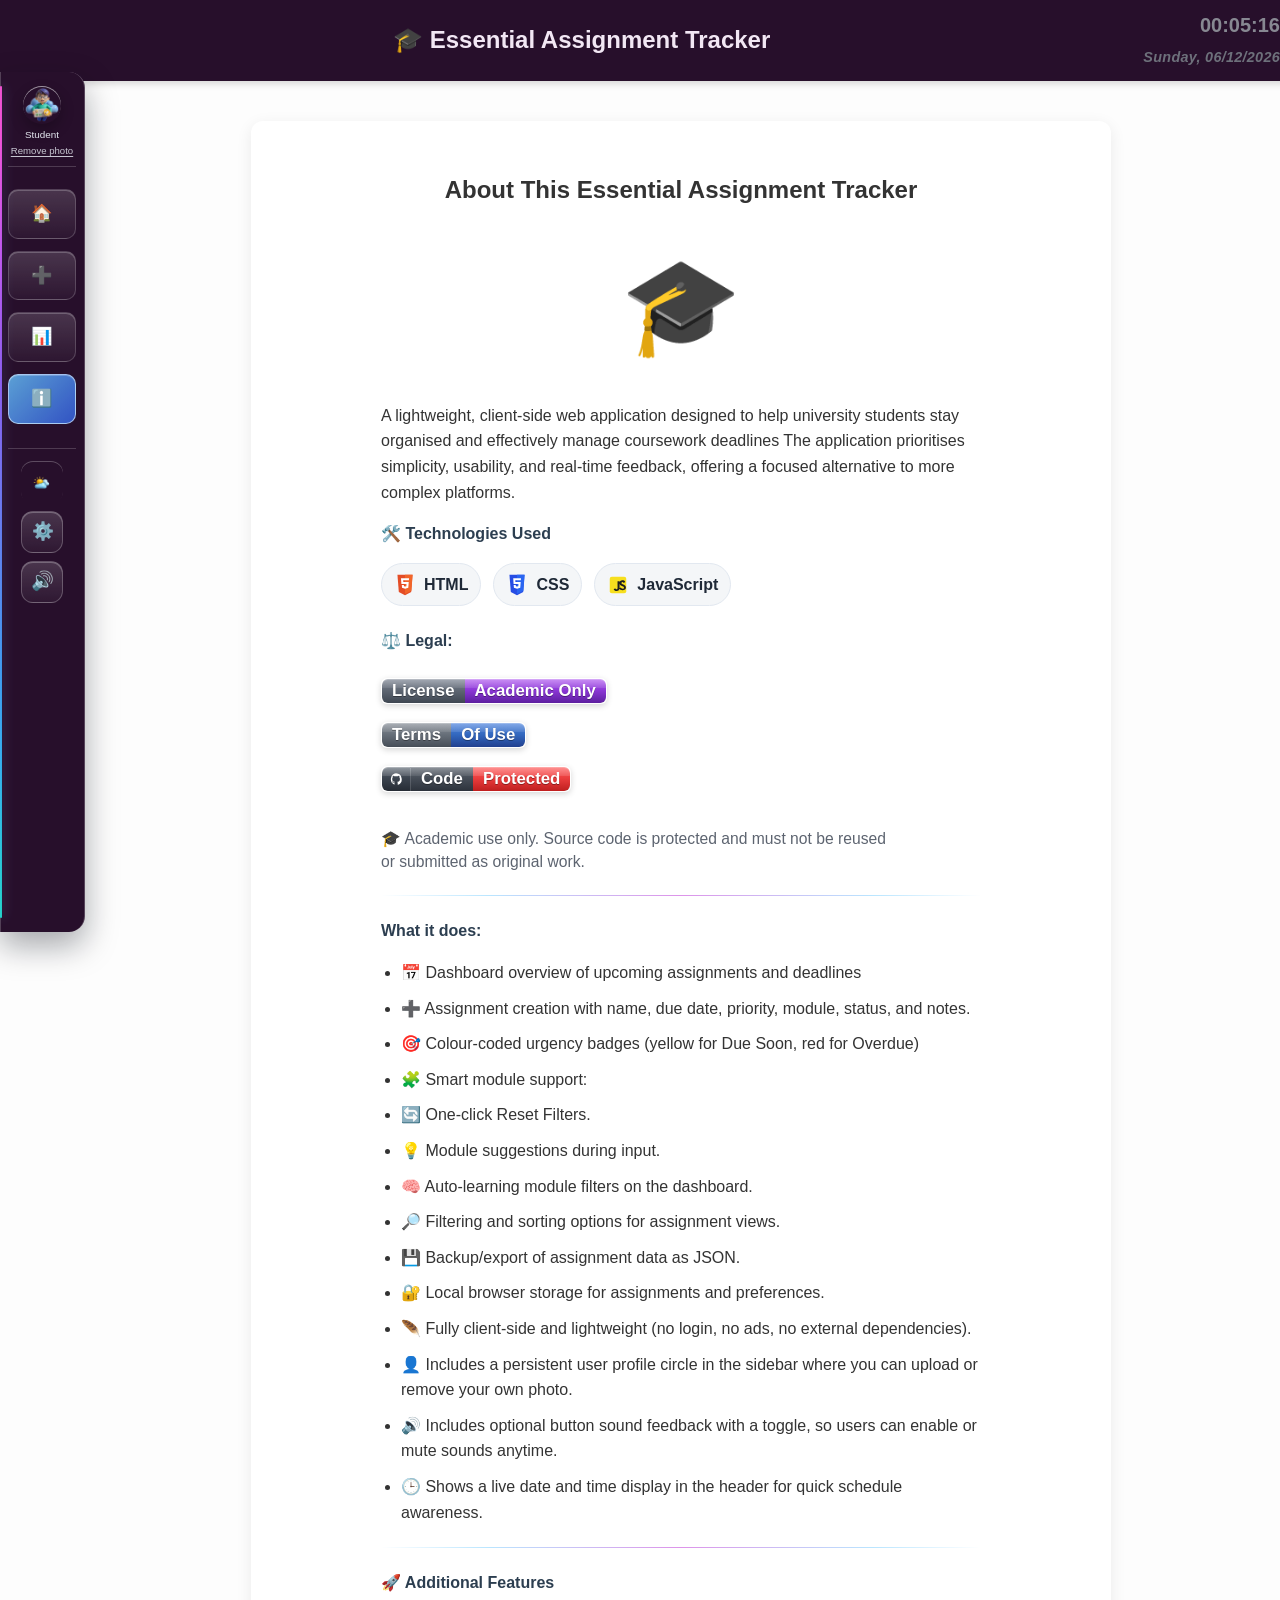
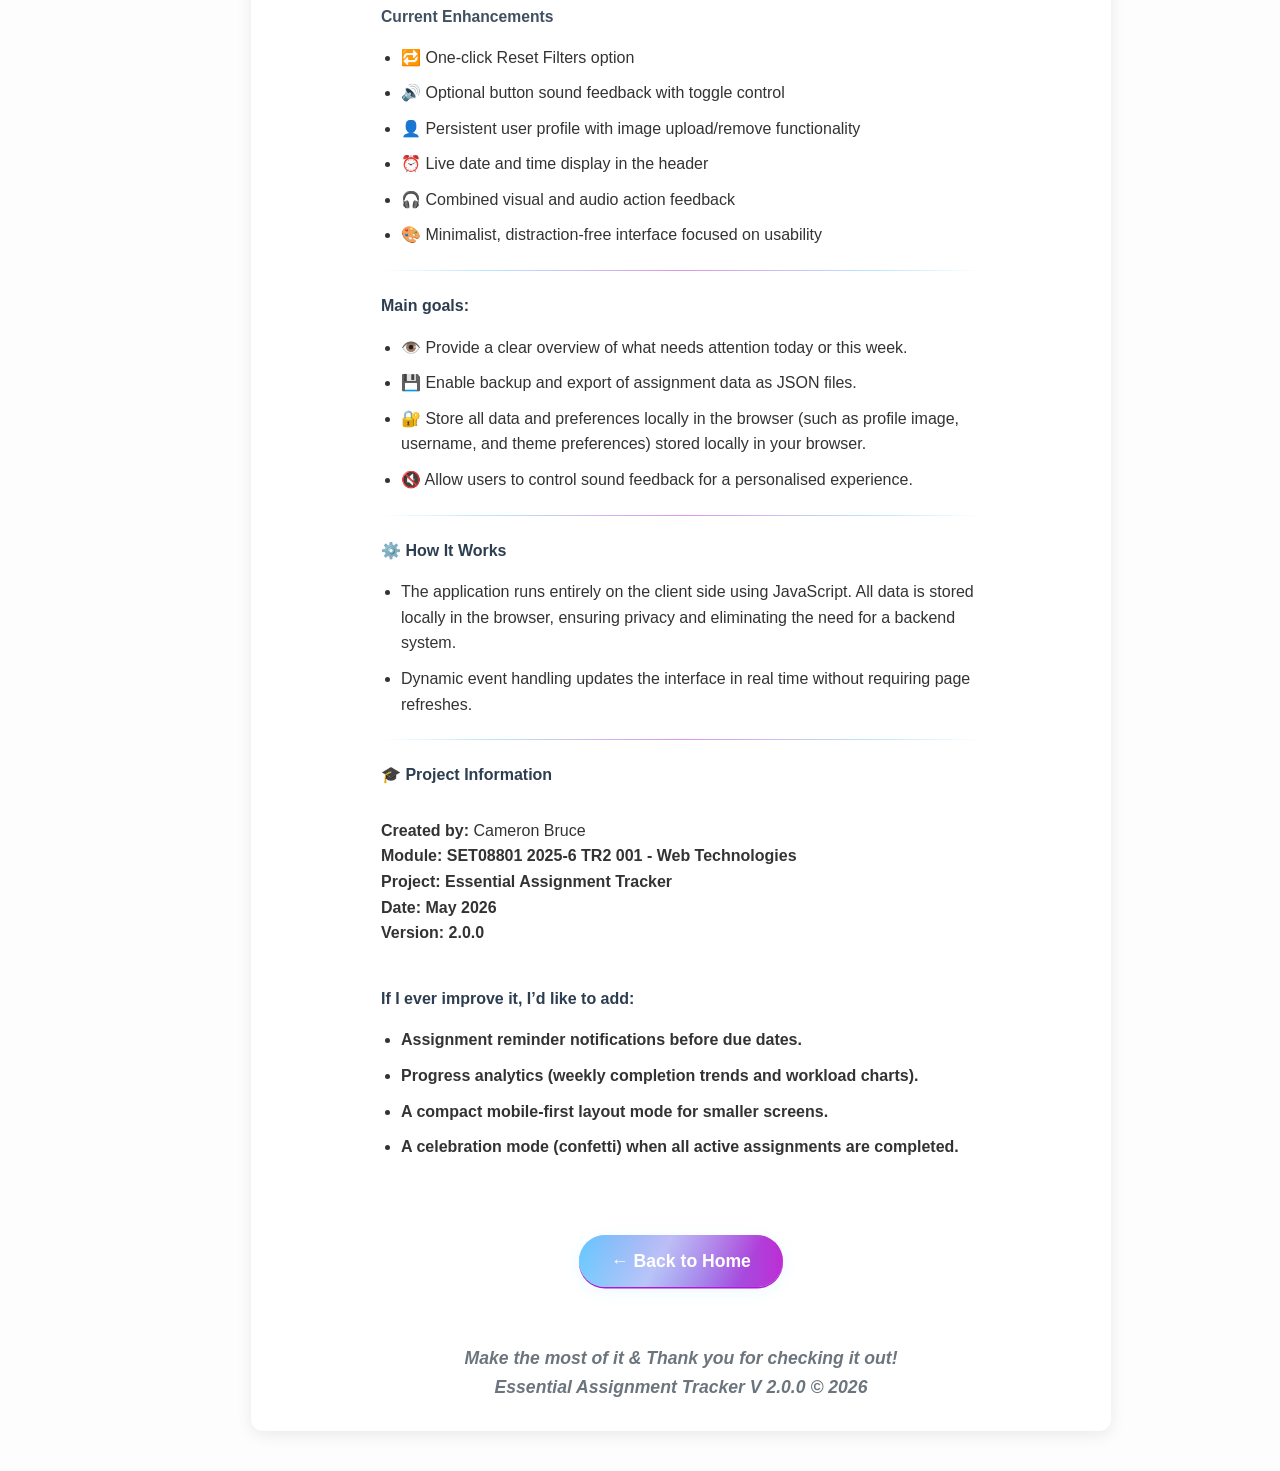
==== commit 00d4e5f5: "Refactor comments in About.html for clarity and consistency" ====
--- a/About.html
+++ b/About.html
@@ -1,5 +1,5 @@
 <!DOCTYPE html>
-<!-- About page with app details, features, and credits -->
+<!-- About page for app info and credits. -->
 <html lang="en">
 <head>
     <meta charset="UTF-8" />
@@ -14,7 +14,7 @@
 </head>
 <body>
 
-<!-- Top bar with title, dark mode button, and live time -->
+<!-- Header with title, theme toggle, clock, and nav menu. -->
 
 <div class="header">
     <div style="display: flex; align-items: center; width: 100%; justify-content: space-between;">
@@ -41,10 +41,8 @@
     </div>
 </div>
 
-<!-- Shared sidebar nav (built by shared-nav.js) -->
 <div class="nav" data-shared-nav></div>
 
-<!-- Main content for the About page -->
 <div class="content">
     <h2>About This Essential Assignment Tracker</h2>
 
@@ -56,7 +54,6 @@
             The application prioritises simplicity, usability, and real-time feedback, offering a focused alternative to more complex platforms.
         </p>
 
-        <!-- Core tech stack used in this project -->
         <p class="highlight">🛠️ Technologies Used</p>
         <ul class="tech-icons" aria-label="Technologies used">
             <li class="tech-icon-item" aria-label="HTML">
@@ -107,7 +104,6 @@
         <p class="legal-disclaimer">🎓 Academic use only. Source code is protected and must not be reused or submitted as original work.</p>
         <hr class="section-divider">
         
-        <!-- Main features explained quickly -->
         <p class="highlight">What it does:</p>
         <ul>
             <li>📅 Dashboard overview of upcoming assignments and deadlines</li>
@@ -128,7 +124,6 @@
 
         <hr class="section-divider">
 
-        <!-- Extra enhancements added in this version -->
         <p class="highlight">🚀 Additional Features</p>
         <p class="highlight" style="margin-top:-8px; font-size: 0.98rem; opacity: 0.9;">Current Enhancements</p>
         <ul>
@@ -141,19 +136,17 @@
         </ul>
         <hr class="section-divider">
 
-        <!-- What this app is mainly trying to help with -->
         <p class="highlight">Main goals:</p>
         <ul>
-            <li>👁️ Provide a clear overview of what needs attention today or this week.</li>
-            <li>💾 Enable backup and export of assignment data as JSON files.</li>
+            <li>👁️ Provide a clear overview of what needs attention today or this week.
+            <li>💾 Enable backup and export of assignment data as JSON files.
             <li>🔐 Store all data and preferences locally in the browser (such as profile image, username, and theme preferences) stored locally in your browser.</li>
-            <li>🔇 Allow users to control sound feedback for a personalised experience.</li>
-        </ul>
-
-        <hr class="section-divider">
-
-        <!-- Quick technical summary of how the app runs -->
-        <p class="highlight">⚙️ How It Works</p>
+            <li>🔇 Allow users to control sound feedback for a personalised experience.
+        </ul>
+
+        <hr class="section-divider">
+
+        <p class="highlight">⚙️ How It Works
         <ul>
             <li>The application runs entirely on the client side using JavaScript. All data is stored locally in the browser, ensuring privacy and eliminating the need for a backend system.</li>
             <li>Dynamic event handling updates the interface in real time without requiring page refreshes.</li>
@@ -161,7 +154,6 @@
 
         
         <hr class="section-divider">
-    <!-- Project details for module submission -->
     <p class="highlight"> 🎓 Project Information</p>
         <p style="margin-top: 30px;">
 
@@ -169,7 +161,7 @@
 
             <strong>Created by:</strong> Cameron Bruce <br>
 
-            <strong>Module:</strong> SET08801 2025-6 TR2 001 - Web Technologies <br>
+            <strong>Module: SET08801 2025-6 TR2 001 - Web Technologies <br>
 
             <strong>Project:</strong> Essential Assignment Tracker<br>
 
@@ -205,7 +197,7 @@
         }
         </style>
         <script>
-        // Small smoke glow follows the cursor over Back to Home.
+        // Adds a hover smoke effect to the Back to Home button.
         (function() {
             const btn = document.getElementById('backHomeBtn');
             if (!btn) return;
@@ -221,12 +213,12 @@
                 smoke.style.display = 'block';
                 smoke.style.opacity = '0.45';
                 const btnRect = btn.getBoundingClientRect();
-                // Position smoke inside button bounds.
+                // Place smoke relative to the button area.
                 smoke.style.left = (x - btnRect.left - 35) + 'px';
                 smoke.style.top = (y - btnRect.top - 35) + 'px';
                 if (fadeTimeout) clearTimeout(fadeTimeout);
                 if (stopTimeout) clearTimeout(stopTimeout);
-                // Fade out after mouse stops moving.
+                // Fade smoke when mouse stops moving.
                 stopTimeout = setTimeout(() => {
                     smoke.style.opacity = '0';
                     fadeTimeout = setTimeout(() => { if (smoke) smoke.style.display = 'none'; }, 500);
@@ -256,6 +248,6 @@
 </div>
 
 </body>
-<!-- Backup/import behavior is handled in shared-nav.js -->
+<!-- Backup controls are handled by shared-nav.js -->
 <script src="js/export-button.js"></script>
 </html>
